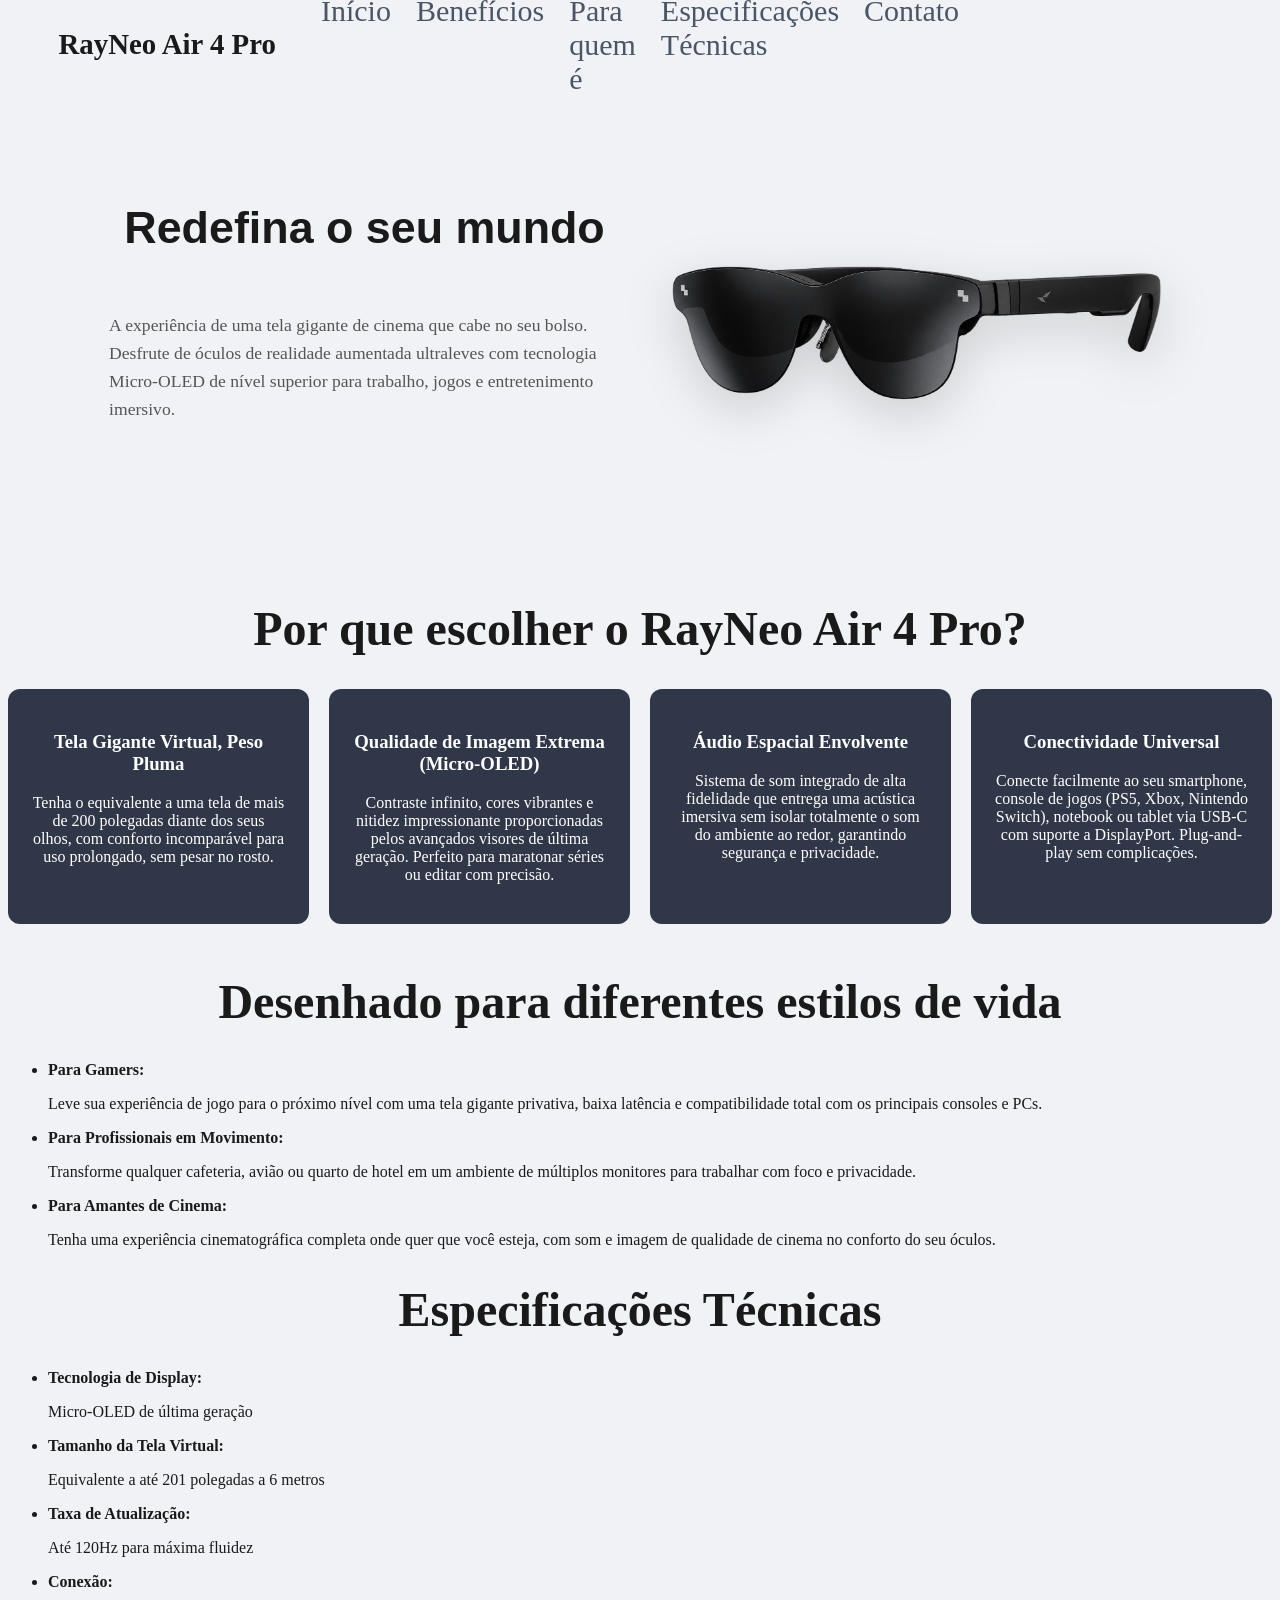
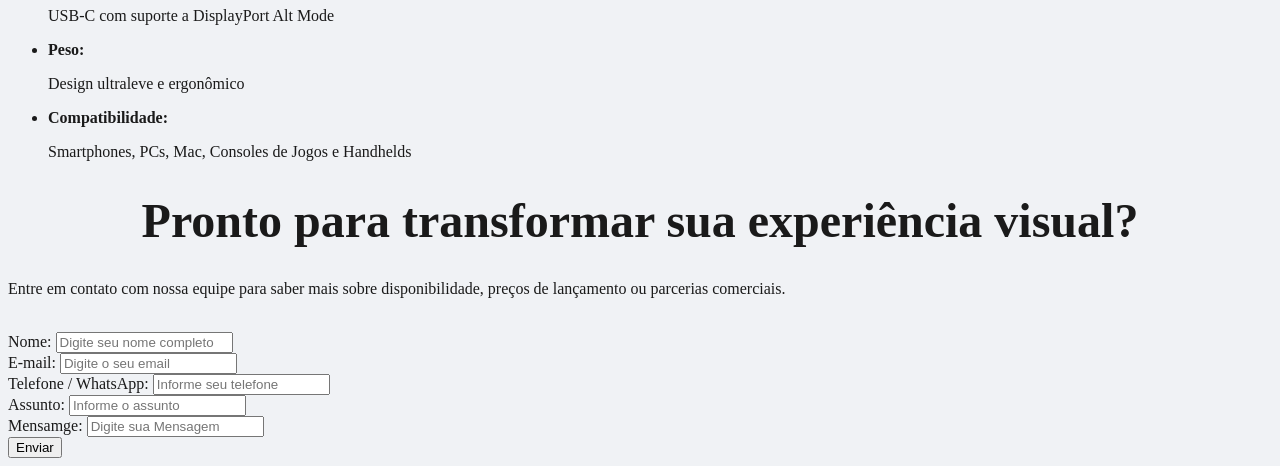
==== Proz/Linguagem de Programação/Atividade 01/index.html @ 29eed11b "Modificações estilização" ====
<!doctype html>
<html lang="en">
  <head>
    <meta charset="UTF-8" />
    <meta name="viewport" content="width=device-width, initial-scale=1.0" />
    <title>Tech Shop </title>
    <link rel="stylesheet" href="style.css">
  </head>
  <body>
    <header>
      <h2>RayNeo Air 4 Pro</h2>
      <nav>
        <a href="#Inicio">Início</a>
        <a href="#Beneficios">Benefícios</a>
        <a href="#Paraquem">Para quem é</a>
        <a href="#EspecificacoesTecnicas">Especificações Técnicas</a>
        <a href="#Contato">Contato</a>
      </nav>
    </header>

    <main>
      <div id="Inicio">
        <div class="conteudo-hero">
        <h1 class="h1inicial">Redefina o seu mundo</h1>

        <br />

        <p>
          A experiência de uma tela gigante de cinema que cabe no seu bolso.
          Desfrute de óculos de realidade aumentada ultraleves com tecnologia
          Micro-OLED de nível superior para trabalho, jogos e entretenimento
          imersivo.
        </p>
        </div>
        <div class="imagem-hero">
        <img src="Oculos.png" alt="Óculos RauNeo Air 4 Pro" />
      </div>
      </div>

      <br />

      <div id="Beneficios">
        <h1>Por que escolher o RayNeo Air 4 Pro?</h1>

        <div class="container-beneficios">

          <div class="beneficio">
            <h3>Tela Gigante Virtual, Peso Pluma</h3>
            <p>Tenha o equivalente a uma tela de mais de 200 polegadas diante dos
            seus olhos, com conforto incomparável para uso prolongado, sem pesar
            no rosto.</p>

           </div>

           <div class="beneficio">
            <h3>Qualidade de Imagem Extrema (Micro-OLED)</h3>
            <p>Contraste infinito, cores vibrantes e nitidez impressionante
            proporcionadas pelos avançados visores de última geração. Perfeito
            para maratonar séries ou editar com precisão.</p>

           </div>

           <div class="beneficio">
            <h3>Áudio Espacial Envolvente</h3>
            <p>Sistema de som integrado de alta fidelidade que entrega uma acústica
            imersiva sem isolar totalmente o som do ambiente ao redor,
            garantindo segurança e privacidade.</p>

           </div>

           <div class="beneficio">
            <h3>Conectividade Universal</h3>
            <p>Conecte facilmente ao seu smartphone, console de jogos (PS5, Xbox,
            Nintendo Switch), notebook ou tablet via USB-C com suporte a
            DisplayPort. Plug-and-play sem complicações.</p>
           </div>



        </div>



      <br />

      <div id="Paraquem">
        <h1>Desenhado para diferentes estilos de vida</h1>

        <ul>
          <li><b>Para Gamers:</b></li>
          <p>
            Leve sua experiência de jogo para o próximo nível com uma tela
            gigante privativa, baixa latência e compatibilidade total com os
            principais consoles e PCs.
          </p>
          <li><b>Para Profissionais em Movimento:</b></li>
          <p>
            Transforme qualquer cafeteria, avião ou quarto de hotel em um
            ambiente de múltiplos monitores para trabalhar com foco e
            privacidade.
          </p>
          <li><b>Para Amantes de Cinema:</b></li>
          <p>
            Tenha uma experiência cinematográfica completa onde quer que você
            esteja, com som e imagem de qualidade de cinema no conforto do seu
            óculos.
          </p>
        </ul>
      </div>

      <div id="EspecificacoesTecnicas">
        <h1>Especificações Técnicas</h1>

        <ul>
          <li><b>Tecnologia de Display: </b></li>
          <p>Micro-OLED de última geração</p>
          <li><b>
            Tamanho da Tela Virtual: 
          </b></li>
          <p>Equivalente a até 201 polegadas a 6 metros</p>
          <li><b>Taxa de Atualização: </b></li>
          <p>Até 120Hz para máxima fluidez</p>
          <li><b>Conexão: </b></li>
          <p>USB-C com suporte a DisplayPort Alt Mode</p>
          <li><b>Peso: </b></li>
          <p>Design ultraleve e ergonômico</p>
          <li><b>
            Compatibilidade: 
          </b></li>
          <p>Smartphones, PCs, Mac, Consoles de Jogos e
            Handhelds</p>
        </ul>
      </div>

      <div id="Contato">
        <h1>Pronto para transformar sua experiência visual?</h1>

        <p>
          Entre em contato com nossa equipe para saber mais sobre
          disponibilidade, preços de lançamento ou parcerias comerciais.
        </p>

        <form id="Formulario">
          <br />
          <label>Nome:</label>
          <input type="text" placeholder="Digite seu nome completo" />

          <br />
          <label> E-mail:</label>
          <input type="text" placeholder="Digite o seu email" />

          <br />
          <label>Telefone / WhatsApp:</label>
          <input type="number" placeholder="Informe seu telefone" />

          <br />
          <label> Assunto:</label>
          <input type="text" placeholder="Informe o assunto" />

          <br />
          <label> Mensamge:</label>
          <input type="text" placeholder="Digite sua Mensagem" />
          <br />
          <button>Enviar</button>
        </form>
      </div>
    </main>
  </body>
</html>
---- Proz/Linguagem de Programação/Atividade 01/style.css ----
body {

    background-color: #f0f2f5;
    color: #1a1a1a;
}

.h1inicial {
  font-family: Arial, Helvetica, sans-serif;
  text-align: center;
  font-size: 45px;
}






header {
  display: flex;
  align-items: center;      /* Alinha o texto e o menu verticalmente ao centro */
  justify-content: space-between;
  position: relative;       /* Permite posicionar o nav no centro absoluto */
  padding: 20px 4%;
  width: 100%;
  box-sizing: border-box;   /* Evita que a barra de rolagem horizontal apareça */
}

/* Marca / Nome do Produto */
header h2 {
  font-size: 1.8rem;        /* Aumenta o tamanho da fonte da marca */
  font-weight: bold;
  color: #1a1a1a;
  margin: 0;
}

/* Menu Centralizado */
header nav {
  position: absolute;
  left: 50%;
  transform: translateX(-50%); /* Centraliza perfeitamente o nav na horizontal */
  display: flex;
  gap: 25px;                /* Cria um espaçamento uniforme entre os links */
}

/* Estilização dos Links */
header nav a {
  text-decoration: none;   /* Remove a linha azul de sublinhado padrão */
  color: #4a5568;          /* Tom cinzento escuro moderno */
  font-weight: 500;
  font-size: 30px;
  transition: color 0.2s ease;
}

#Inicio
{
    display: flex;    /* Alinha o texto e a imagem verticalmente no centro*/
    align-items: center; /* Distribui o espaço entre texto e imagem */
    justify-content: space-between; /* Espaçamento interno das bordas da tela */
    padding: 60px 8%; /* Espaçamento interno das bordas da tela */
    gap: 40px; /* Distacia entre o bloco de texto e a imagem */
}

.conteudo-hero
{
    flex: 1;
    max-width: 550px;
}
.h1inicial
{
    font-size: 2.8rem; /* Deixa o título bem de destaque */
    line-height: 1.2;
    margin-bottom: 20px;
    color: #1a1a1a;
}

.conteudo-hero p
{
    font-size: 1.1rem;
    line-height: 1.6;
    color: #555;
    margin-bottom: 30px;
}

/* Coluna da Imagem */

.imagem-hero
{
    flex: 1;  /* Ocupa os outros 50% */
    display: flex;
    justify-items: center;
}

.imagem-hero img
{
    max-width: 100%;
    height: auto;
    filter: drop-shadow(0 15px 25px rgba(0, 0, 0, 0.15)); /* Sombra suave sob os óculos */
}



.container-beneficios
{
    display: flex;
    gap: 20px;
    justify-content: center;
    text-align: center;
   
}

#Beneficios
{
    margin-top: 40px;
}

#Beneficios h1
{
    text-align: center;
    font-size: 48px;
}

.beneficio
{
    background-color: rgba(15, 23, 42, 0.85);
    color: #fff; 
    backdrop-filter: blur(8px); /* Desfoque leve */
    -webkit-backdrop-filter: blur(8px);
    border: 1px solid grba(255, 255, 255, 0.1);
    border-radius: 12px;
    padding: 24px;
    flex: 1; /* Faz com que dividam o espaço igualmente */
}
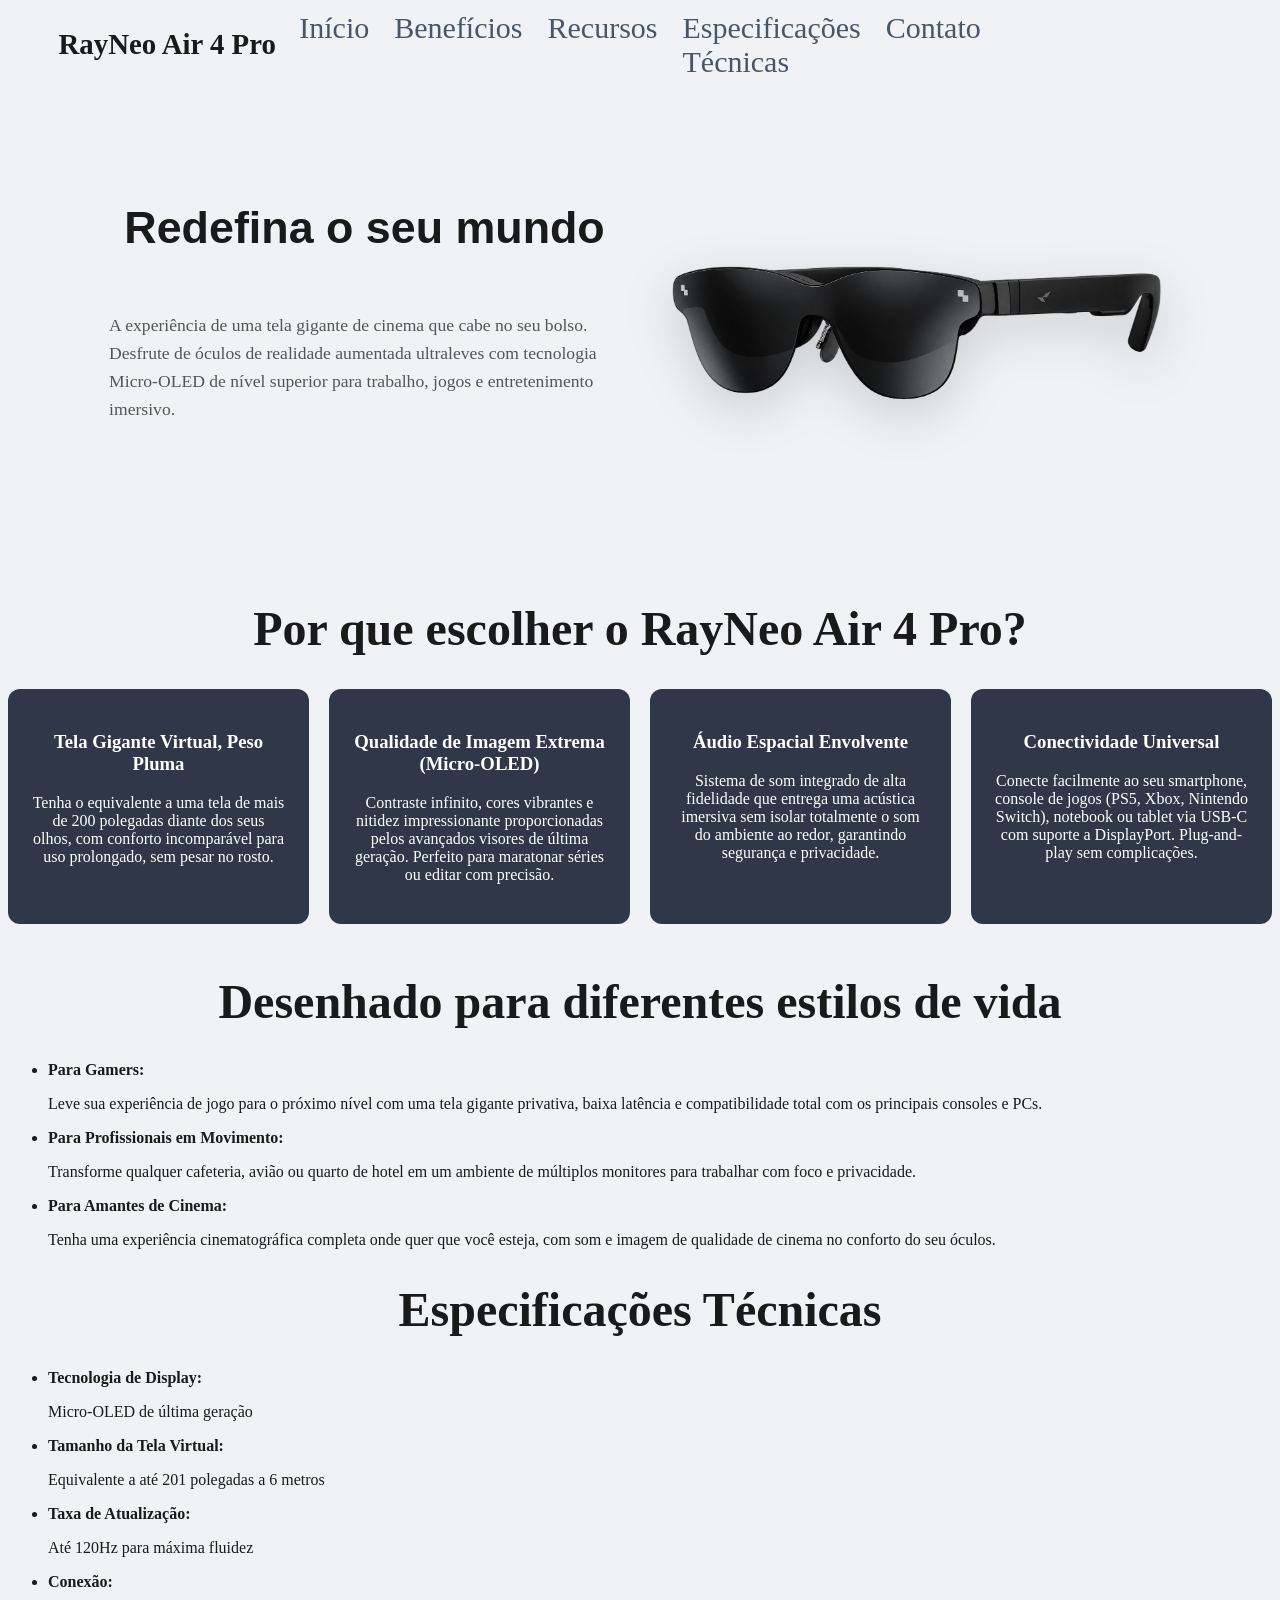
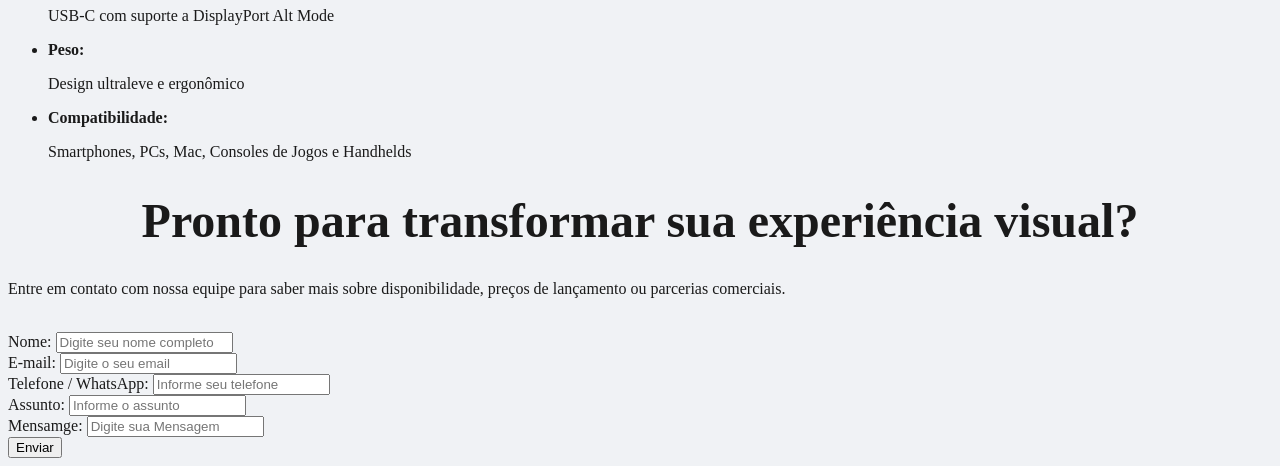
==== commit 674e47d5: "Atualização" ====
--- a/Proz/Linguagem de Programação/Atividade 01/index.html
+++ b/Proz/Linguagem de Programação/Atividade 01/index.html
@@ -12,7 +12,7 @@
       <nav>
         <a href="#Inicio">Início</a>
         <a href="#Beneficios">Benefícios</a>
-        <a href="#Paraquem">Para quem é</a>
+        <a href="#Recursos">Recursos</a>
         <a href="#EspecificacoesTecnicas">Especificações Técnicas</a>
         <a href="#Contato">Contato</a>
       </nav>
@@ -33,7 +33,7 @@
         </p>
         </div>
         <div class="imagem-hero">
-        <img src="Oculos.png" alt="Óculos RauNeo Air 4 Pro" />
+        <img src="./Image/oculos.png" alt="Óculos RauNeo Air 4 Pro" />
       </div>
       </div>
 
@@ -83,7 +83,7 @@
 
       <br />
 
-      <div id="Paraquem">
+      <div id="Recursos">
         <h1>Desenhado para diferentes estilos de vida</h1>
 
         <ul>
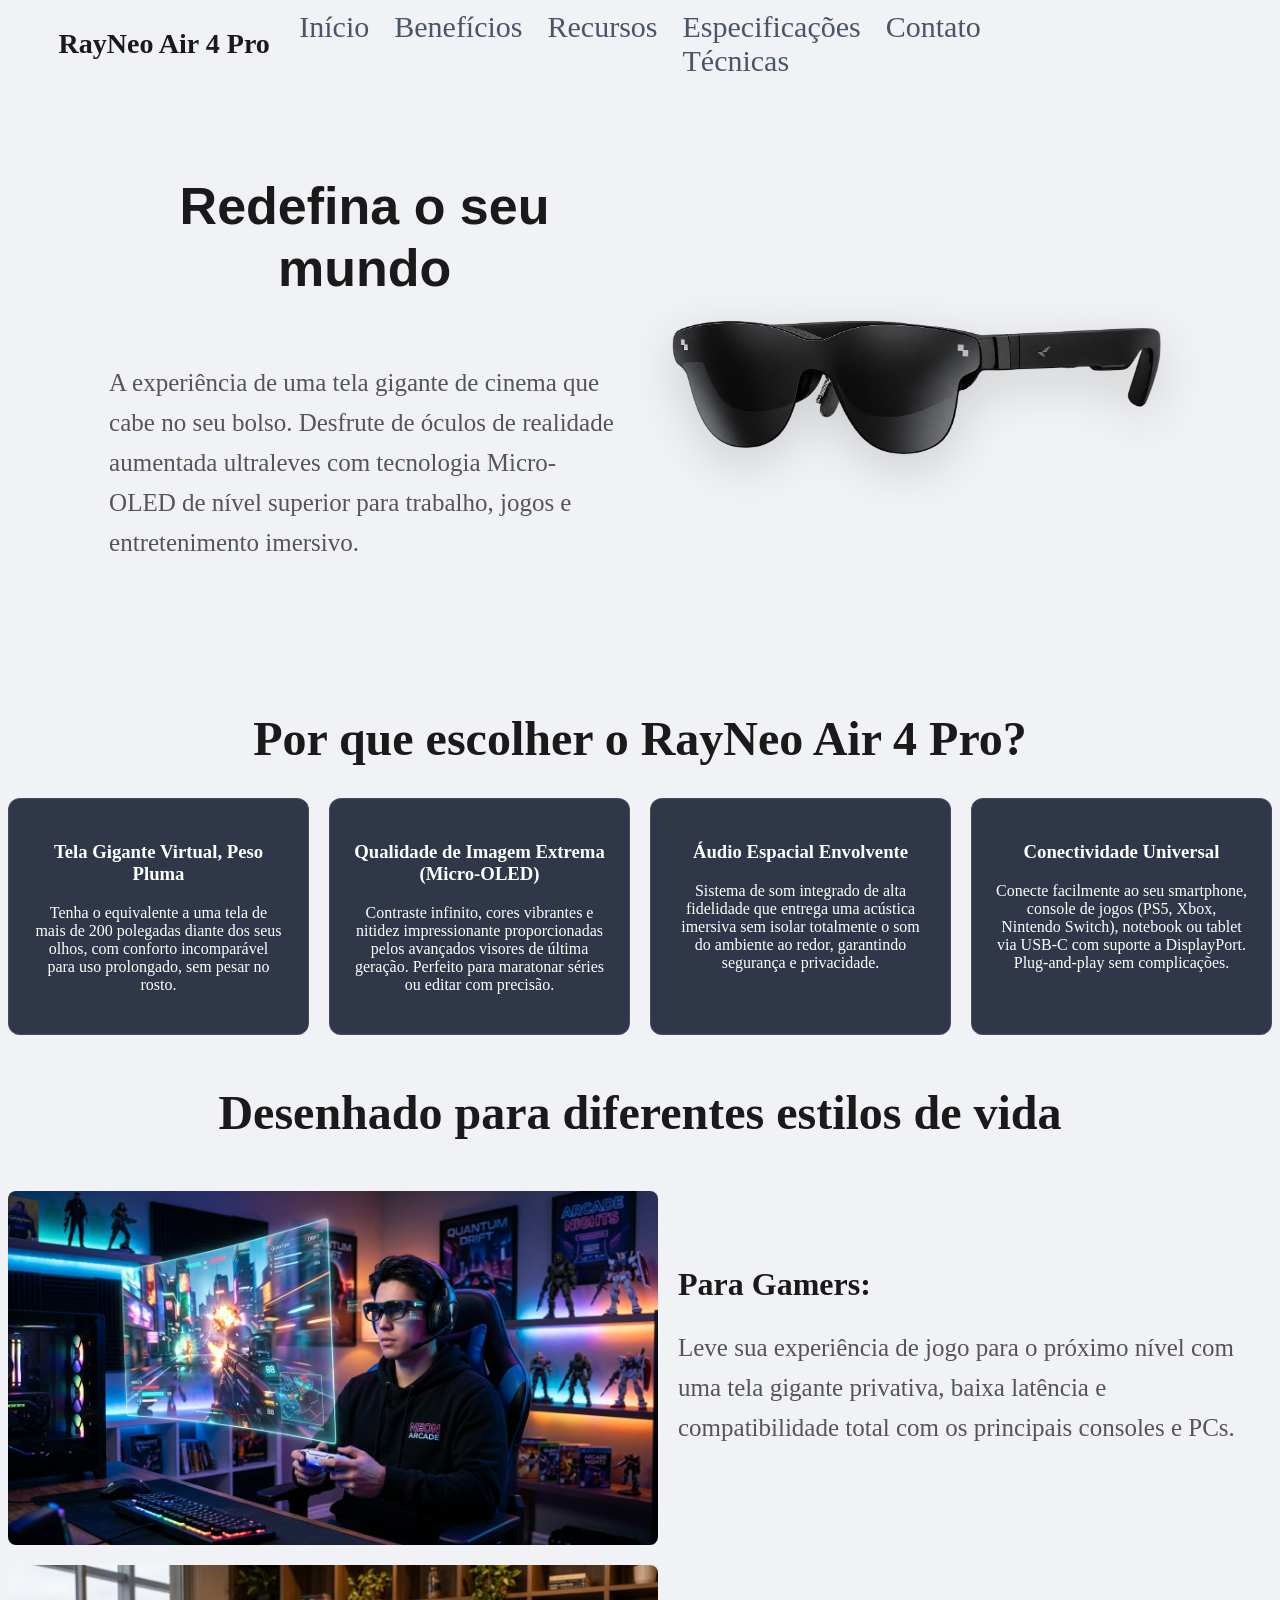
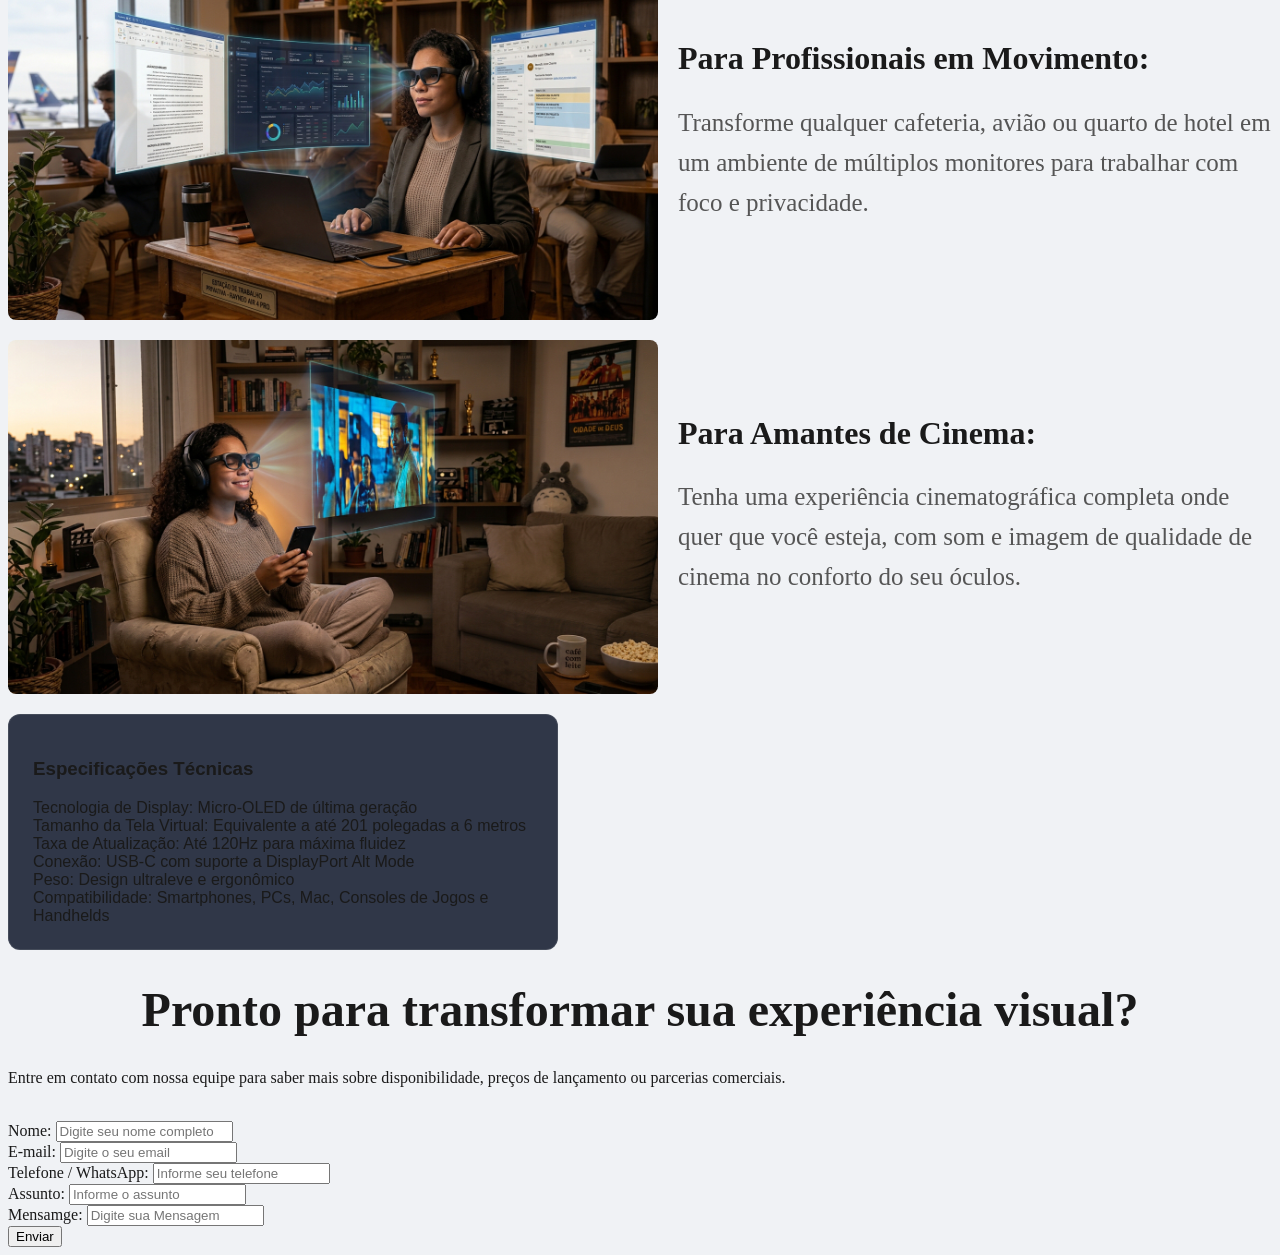
==== commit 23eeed21: "Atualização" ====
--- a/Proz/Linguagem de Programação/Atividade 01/index.html
+++ b/Proz/Linguagem de Programação/Atividade 01/index.html
@@ -85,52 +85,78 @@
 
       <div id="Recursos">
         <h1>Desenhado para diferentes estilos de vida</h1>
-
-        <ul>
-          <li><b>Para Gamers:</b></li>
+        <br>
+        </div>
+        <div class="Recursos-gamer">
+          <img src="./Image/Games.jpeg" alt="" class="Gamer-image">
+          <div class="Gamer-text">
+          <h3>Para Gamers:</h3>
           <p>
             Leve sua experiência de jogo para o próximo nível com uma tela
             gigante privativa, baixa latência e compatibilidade total com os
             principais consoles e PCs.
           </p>
-          <li><b>Para Profissionais em Movimento:</b></li>
+          </div>
+          </div>
+          <div class="Recursos-trabalho">
+            <img src="./Image/Trabalho.jpeg" alt="" class="Trabalho-image">
+          <div class="Trabalho-text">
+          <h3>Para Profissionais em Movimento:</h3>
           <p>
             Transforme qualquer cafeteria, avião ou quarto de hotel em um
             ambiente de múltiplos monitores para trabalhar com foco e
             privacidade.
           </p>
-          <li><b>Para Amantes de Cinema:</b></li>
+          </div>
+          </div>
+          <div class="Recursos-cinema">
+            <img src="./Image/Lazer.jpeg" alt="" class="Laser-image">
+            <div class="Laser-text">
+          <h3>Para Amantes de Cinema:</h3>
           <p>
             Tenha uma experiência cinematográfica completa onde quer que você
             esteja, com som e imagem de qualidade de cinema no conforto do seu
-            óculos.
+            óculos. 
           </p>
-        </ul>
+          </div>
+        </div>
+        <div id="EspecificacoesTecnicas">
+        <h3>Especificações Técnicas</h3>
+      
+
+      <div class="Espec-tec">
+        <span class="Spec-label">Tecnologia de Display:</span>
+        <span class="Spec-value">Micro-OLED de última geração</span>
+      </div>
+      <div class="Espec-tec">
+        <span class="Spec-label">Tamanho da Tela Virtual:</span>
+        <span class="Spec-value">Equivalente a até 201 polegadas a 6 metros</span>
+      </div>
+      <div class="Espec-tec">
+        <span class="Spec-label">Taxa de Atualização:</span>
+        <span class="Spec-value">Até 120Hz para máxima fluidez</span>
+      </div>
+      <div class="Espec-tec">
+        <span class="Spec-label">Conexão:</span>
+        <span class="Spec-value">USB-C com suporte a DisplayPort Alt Mode</span>
+      </div>
+      <div class="Espec-tec">
+        <span class="Spec-label">Peso:</span>
+        <span class="Spec-value">Design ultraleve e ergonômico</span>
+      </div>
+      <div class="Espec-tec">
+        <span class="Spec-label">Compatibilidade:</span>
+        <span class="Spec-value">Smartphones, PCs, Mac, Consoles de Jogos e
+            Handhelds</span>
+      </div>
       </div>
 
-      <div id="EspecificacoesTecnicas">
-        <h1>Especificações Técnicas</h1>
 
-        <ul>
-          <li><b>Tecnologia de Display: </b></li>
-          <p>Micro-OLED de última geração</p>
-          <li><b>
-            Tamanho da Tela Virtual: 
-          </b></li>
-          <p>Equivalente a até 201 polegadas a 6 metros</p>
-          <li><b>Taxa de Atualização: </b></li>
-          <p>Até 120Hz para máxima fluidez</p>
-          <li><b>Conexão: </b></li>
-          <p>USB-C com suporte a DisplayPort Alt Mode</p>
-          <li><b>Peso: </b></li>
-          <p>Design ultraleve e ergonômico</p>
-          <li><b>
-            Compatibilidade: 
-          </b></li>
-          <p>Smartphones, PCs, Mac, Consoles de Jogos e
-            Handhelds</p>
-        </ul>
-      </div>
+
+
+
+
+
 
       <div id="Contato">
         <h1>Pronto para transformar sua experiência visual?</h1>
--- a/Proz/Linguagem de Programação/Atividade 01/style.css
+++ b/Proz/Linguagem de Programação/Atividade 01/style.css
@@ -1,33 +1,21 @@
 body {
-
-    background-color: #f0f2f5;
-    color: #1a1a1a;
+  background-color: #f0f2f5;
+  color: #1a1a1a;
 }
-
-.h1inicial {
-  font-family: Arial, Helvetica, sans-serif;
-  text-align: center;
-  font-size: 45px;
-}
-
-
-
-
-
 
 header {
   display: flex;
-  align-items: center;      /* Alinha o texto e o menu verticalmente ao centro */
+  align-items: center; /* Alinha o texto e o menu verticalmente ao centro */
   justify-content: space-between;
-  position: relative;       /* Permite posicionar o nav no centro absoluto */
+  position: relative; /* Permite posicionar o nav no centro absoluto */
   padding: 20px 4%;
   width: 100%;
-  box-sizing: border-box;   /* Evita que a barra de rolagem horizontal apareça */
+  box-sizing: border-box; /* Evita que a barra de rolagem horizontal apareça */
 }
 
 /* Marca / Nome do Produto */
 header h2 {
-  font-size: 1.8rem;        /* Aumenta o tamanho da fonte da marca */
+  font-size: 28px; /* Aumenta o tamanho da fonte da marca */
   font-weight: bold;
   color: #1a1a1a;
   margin: 0;
@@ -37,97 +25,142 @@
 header nav {
   position: absolute;
   left: 50%;
-  transform: translateX(-50%); /* Centraliza perfeitamente o nav na horizontal */
+  transform: translateX(
+    -50%
+  ); /* Centraliza perfeitamente o nav na horizontal */
   display: flex;
-  gap: 25px;                /* Cria um espaçamento uniforme entre os links */
+  gap: 25px; /* Cria um espaçamento uniforme entre os links */
 }
 
 /* Estilização dos Links */
 header nav a {
-  text-decoration: none;   /* Remove a linha azul de sublinhado padrão */
-  color: #4a5568;          /* Tom cinzento escuro moderno */
+  text-decoration: none; /* Remove a linha azul de sublinhado padrão */
+  color: #4a5568; /* Tom cinzento escuro moderno */
   font-weight: 500;
   font-size: 30px;
   transition: color 0.2s ease;
 }
 
-#Inicio
-{
-    display: flex;    /* Alinha o texto e a imagem verticalmente no centro*/
-    align-items: center; /* Distribui o espaço entre texto e imagem */
-    justify-content: space-between; /* Espaçamento interno das bordas da tela */
-    padding: 60px 8%; /* Espaçamento interno das bordas da tela */
-    gap: 40px; /* Distacia entre o bloco de texto e a imagem */
+#Inicio {
+  display: flex; /* Alinha o texto e a imagem verticalmente no centro*/
+  align-items: center; /* Distribui o espaço entre texto e imagem */
+  justify-content: space-between; /* Espaçamento interno das bordas da tela */
+  padding: 60px 8%; /* Espaçamento interno das bordas da tela */
+  gap: 40px; /* Distacia entre o bloco de texto e a imagem */
 }
 
-.conteudo-hero
-{
-    flex: 1;
-    max-width: 550px;
+.conteudo-hero {
+  flex: 1;
+  max-width: 550px;
 }
-.h1inicial
-{
-    font-size: 2.8rem; /* Deixa o título bem de destaque */
-    line-height: 1.2;
-    margin-bottom: 20px;
-    color: #1a1a1a;
+.h1inicial {
+  font-size: 52px; /* Deixa o título bem de destaque */
+  line-height: 1.2;
+  margin-bottom: 20px;
+  color: #1a1a1a;
+  font-family: Arial, Helvetica, sans-serif;
+  text-align: center;
 }
 
-.conteudo-hero p
-{
-    font-size: 1.1rem;
-    line-height: 1.6;
-    color: #555;
-    margin-bottom: 30px;
+.conteudo-hero p {
+  font-size: 25px;
+  line-height: 1.6;
+  color: #555;
+  margin-bottom: 30px;
 }
 
 /* Coluna da Imagem */
 
-.imagem-hero
-{
-    flex: 1;  /* Ocupa os outros 50% */
-    display: flex;
-    justify-items: center;
+.imagem-hero {
+  flex: 1; /* Ocupa os outros 50% */
+  display: flex;
+  justify-items: center;
 }
 
-.imagem-hero img
-{
-    max-width: 100%;
-    height: auto;
-    filter: drop-shadow(0 15px 25px rgba(0, 0, 0, 0.15)); /* Sombra suave sob os óculos */
+.imagem-hero img {
+  max-width: 100%;
+  height: auto;
+  filter: drop-shadow(
+    0 15px 25px rgba(0, 0, 0, 0.15)
+  ); /* Sombra suave sob os óculos */
 }
 
-
-
-.container-beneficios
-{
-    display: flex;
-    gap: 20px;
-    justify-content: center;
-    text-align: center;
-   
+.container-beneficios {
+  display: flex;
+  gap: 20px;
+  justify-content: center;
+  text-align: center;
 }
 
-#Beneficios
-{
-    margin-top: 40px;
+#Beneficios {
+  margin-top: 40px;
 }
 
-#Beneficios h1
-{
-    text-align: center;
-    font-size: 48px;
+#Beneficios h1 {
+  text-align: center;
+  font-size: 48px;
 }
 
-.beneficio
+.beneficio {
+  background-color: rgba(15, 23, 42, 0.85);
+  color: #fff;
+  backdrop-filter: blur(8px); /* Desfoque leve */
+  -webkit-backdrop-filter: blur(8px);
+  border: 1px solid rgba(255, 255, 255, 0.1);
+  border-radius: 12px;
+  padding: 24px;
+  flex: 1; /* Faz com que dividam o espaço igualmente */
+}
+
+.Recursos-gamer, .Recursos-trabalho, .Recursos-cinema {
+  display: flex;
+  align-items: center;
+  gap: 20px;
+  margin-bottom: 20px;
+}
+
+.Gamer-image, .Trabalho-image, .Laser-image{
+  width: 650px;
+  height: auto;
+  border-radius: 8px;
+}
+
+.Gamer-text, .Trabalho-text, .Laser-text {
+  flex: 1;
+  font-size: 25px;
+  line-height: 1.6;
+  color: #555;
+  margin-bottom: 30px;
+}
+.Gamer-text h3
+{
+    font-size: 32px; 
+  line-height: 1.2;
+  margin-bottom: 20px;
+  color: #1a1a1a;
+}
+.Trabalho-text h3
+{
+    font-size: 32px; 
+  line-height: 1.2;
+  margin-bottom: 20px;
+  color: #1a1a1a;
+}
+.Laser-text h3
+{
+    font-size: 32px; 
+  line-height: 1.2;
+  margin-bottom: 20px;
+  color: #1a1a1a;
+}
+
+#EspecificacoesTecnicas
 {
     background-color: rgba(15, 23, 42, 0.85);
-    color: #fff; 
-    backdrop-filter: blur(8px); /* Desfoque leve */
-    -webkit-backdrop-filter: blur(8px);
-    border: 1px solid grba(255, 255, 255, 0.1);
+    border: 1px solid rgba(255, 255, 255, 0.1);
     border-radius: 12px;
     padding: 24px;
-    flex: 1; /* Faz com que dividam o espaço igualmente */
+    max-width: 500px;
+    font-family: Arial, Helvetica, sans-serif;
 }
 
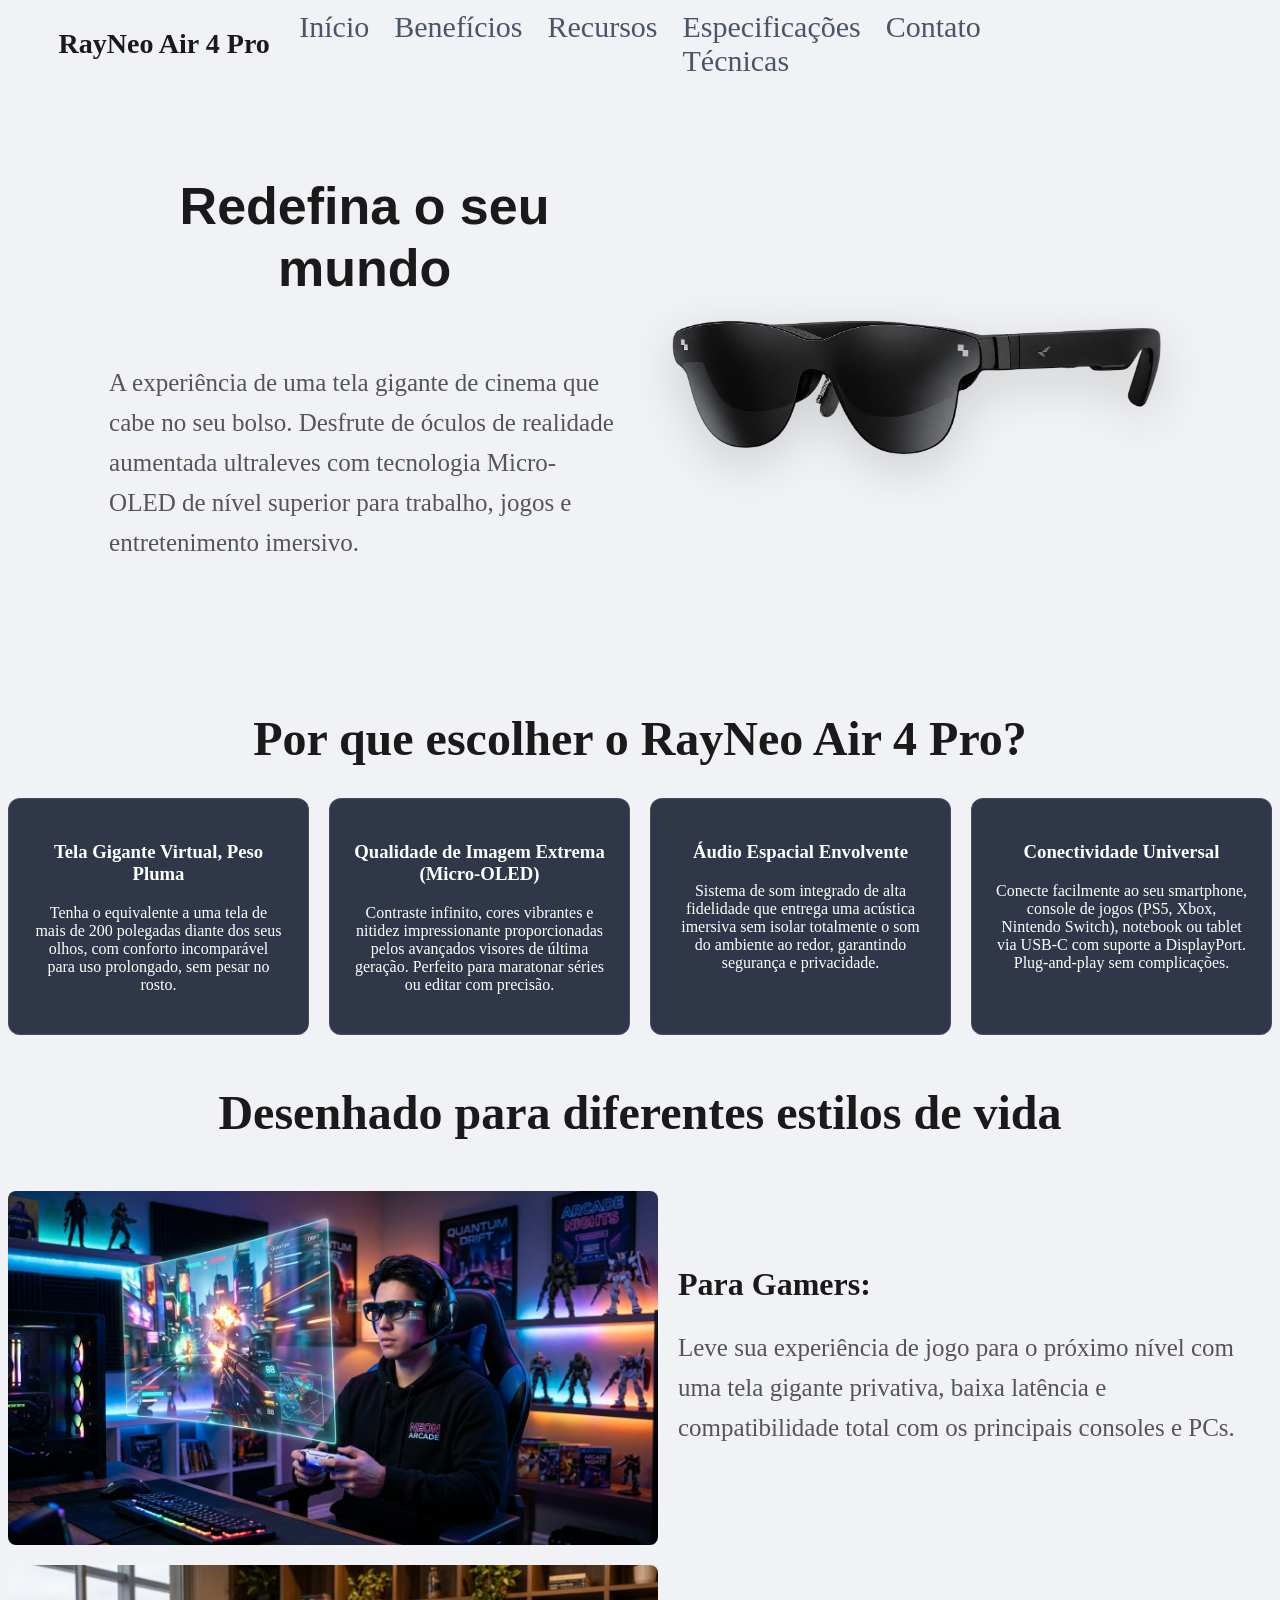
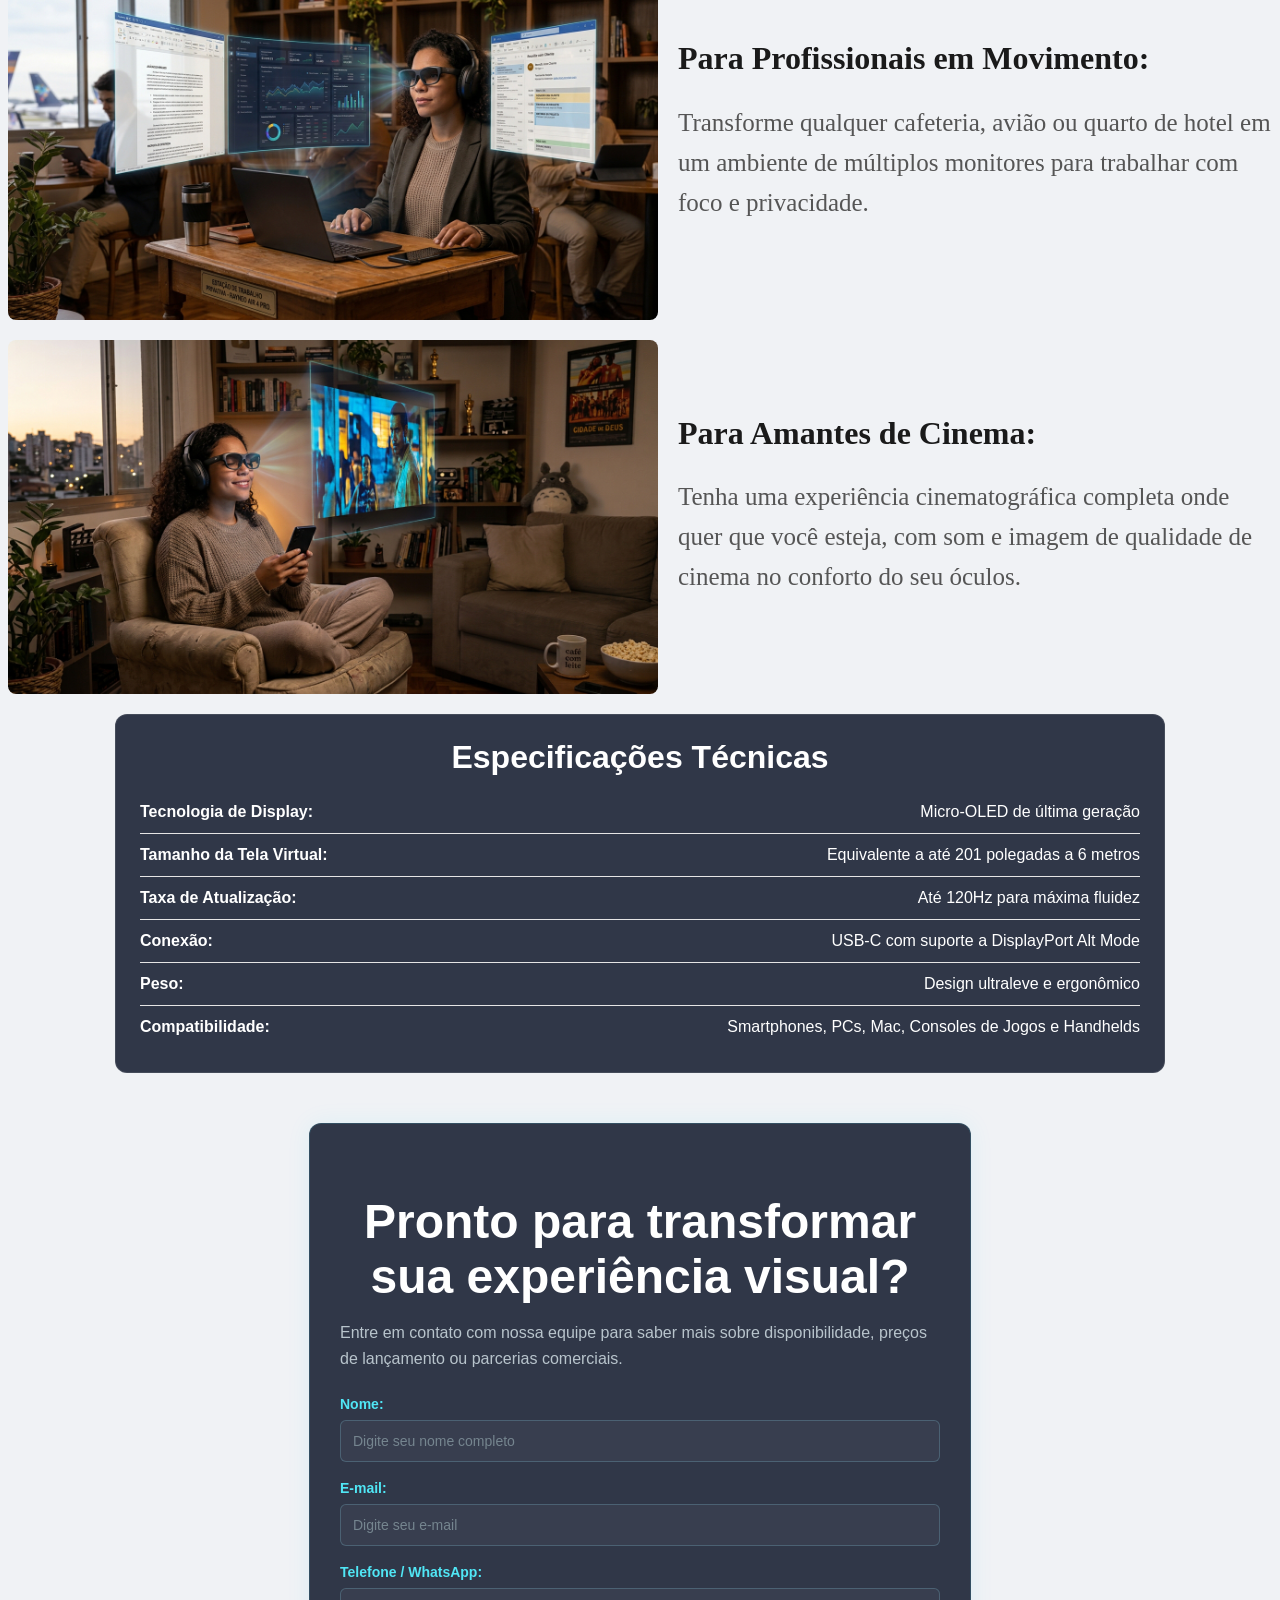
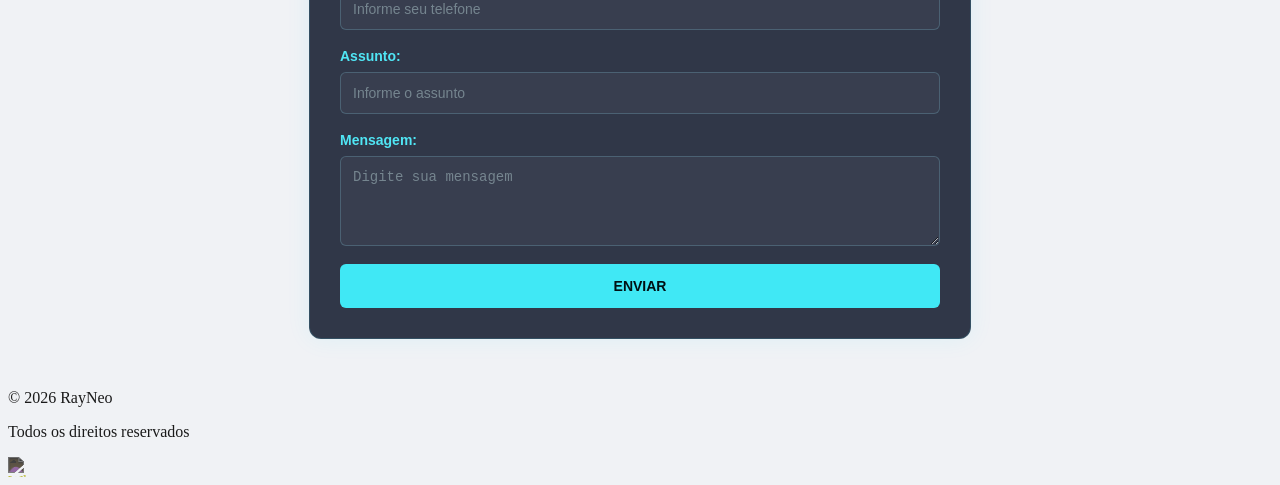
==== commit 25686671: "Adição JS" ====
--- a/Proz/Linguagem de Programação/Atividade 01/index.html
+++ b/Proz/Linguagem de Programação/Atividade 01/index.html
@@ -3,7 +3,7 @@
   <head>
     <meta charset="UTF-8" />
     <meta name="viewport" content="width=device-width, initial-scale=1.0" />
-    <title>Tech Shop </title>
+    <title> RayNeo </title>
     <link rel="stylesheet" href="style.css">
   </head>
   <body>
@@ -158,38 +158,67 @@
 
 
 
-      <div id="Contato">
-        <h1>Pronto para transformar sua experiência visual?</h1>
-
-        <p>
-          Entre em contato com nossa equipe para saber mais sobre
-          disponibilidade, preços de lançamento ou parcerias comerciais.
-        </p>
-
-        <form id="Formulario">
-          <br />
-          <label>Nome:</label>
-          <input type="text" placeholder="Digite seu nome completo" />
-
-          <br />
-          <label> E-mail:</label>
-          <input type="text" placeholder="Digite o seu email" />
-
-          <br />
-          <label>Telefone / WhatsApp:</label>
-          <input type="number" placeholder="Informe seu telefone" />
-
-          <br />
-          <label> Assunto:</label>
-          <input type="text" placeholder="Informe o assunto" />
-
-          <br />
-          <label> Mensamge:</label>
-          <input type="text" placeholder="Digite sua Mensagem" />
-          <br />
-          <button>Enviar</button>
-        </form>
-      </div>
+     <section id="Contato" class="contato">
+    <h1>Pronto para transformar sua experiência visual?</h1>
+
+    <p>
+        Entre em contato com nossa equipe para saber mais sobre
+        disponibilidade, preços de lançamento ou parcerias comerciais.
+    </p>
+
+    <form id="Formulario">
+
+        <div class="form-group">
+            <label for="nome">Nome:</label>
+            <input type="text" id="nome" name="nome"
+                placeholder="Digite seu nome completo" required>
+        </div>
+
+        <div class="form-group">
+            <label for="email">E-mail:</label>
+            <input type="email" id="email" name="email"
+                placeholder="Digite seu e-mail" required>
+        </div>
+
+        <div class="form-group">
+            <label for="telefone">Telefone / WhatsApp:</label>
+            <input type="tel" id="telefone" name="telefone"
+                placeholder="Informe seu telefone">
+        </div>
+
+        <div class="form-group">
+            <label for="assunto">Assunto:</label>
+            <input type="text" id="assunto" name="assunto"
+                placeholder="Informe o assunto">
+        </div>
+
+        <div class="form-group">
+            <label for="mensagem">Mensagem:</label>
+            <textarea id="mensagem" name="mensagem"
+                placeholder="Digite sua mensagem" rows="4" required></textarea>
+        </div>
+
+        <button type="submit">ENVIAR</button>
+
+    </form>
+</section>
     </main>
+<footer class="footer">
+    <div class="footer-copy">
+       <p> &copy; 2026 RayNeo </p>
+   <p>Todos os direitos reservados</p>
+    </div>
+        <div class="footer-social">
+        <a href="https://wa.me/5531999999999"
+           target="_blank"
+           rel="noopener noreferrer"
+           aria-label="WhatsApp">
+            <img src="https://cdn.jsdelivr.net/npm/simple-icons@v11/icons/whatsapp.svg"
+                 alt="WhatsApp">
+        </a>
+    </div>
+      
+    </footer>
+    <script src="script.js"></script>
   </body>
 </html>
--- a/Proz/Linguagem de Programação/Atividade 01/style.css
+++ b/Proz/Linguagem de Programação/Atividade 01/style.css
@@ -160,7 +160,147 @@
     border: 1px solid rgba(255, 255, 255, 0.1);
     border-radius: 12px;
     padding: 24px;
-    max-width: 500px;
+    max-width: 1000px;
+    margin: 0 auto;
     font-family: Arial, Helvetica, sans-serif;
-}
-
+  
+}
+
+#EspecificacoesTecnicas h3
+{
+  margin-top: 0;
+  margin-bottom: 15px;
+  font-size: 32px;
+  color: #fff;
+  text-align: center;
+}
+
+.Espec-tec
+{
+  display: flex;
+  justify-content: space-between;
+  align-items: center;
+  padding: 12px 0;
+  border-bottom: 1px solid #e5e5e5;
+}
+
+.Espec-tec:last-child
+{
+  border-bottom: none;
+}
+
+.Spec-label
+{
+  font-weight: bold;
+  color: #fff;
+}
+
+.Spec-value
+{
+  color: #fff;
+  text-align: right;
+}
+
+/* Área de contato */
+.contato {
+    background-color: rgba(15, 23, 42, 0.85);
+    border: 1px solid rgba(80, 220, 255, 0.15);
+    border-radius: 12px;
+
+    padding: 30px;
+    max-width: 600px;
+    width: 90%;
+    margin: 50px auto;
+
+    font-family: Arial, sans-serif;
+    color: #ffffff;
+
+    box-shadow: 0 0 25px rgba(0, 220, 255, 0.08);
+}
+
+/* Título */
+.contato h1 {
+    font-size: 26px;
+    color: #ffffff;
+    margin-bottom: 15px;
+}
+
+/* Descrição */
+.contato p {
+    color: #b8c4cc;
+    font-size: 16px;
+    line-height: 1.6;
+    margin-bottom: 25px;
+}
+
+/* Formulário */
+#Formulario {
+    display: flex;
+    flex-direction: column;
+    gap: 18px;
+}
+
+/* Campos */
+.form-group {
+    display: flex;
+    flex-direction: column;
+    gap: 8px;
+}
+
+/* Labels */
+.form-group label {
+    font-size: 14px;
+    color: #50e6f5;
+    font-weight: bold;
+}
+
+/* Inputs e textarea */
+.form-group input,
+.form-group textarea {
+    background: rgba(255, 255, 255, 0.04);
+    border: 1px solid rgba(120, 180, 200, 0.3);
+    border-radius: 6px;
+
+    padding: 12px;
+    color: #ffffff;
+    font-size: 14px;
+}
+
+/* Placeholder */
+.form-group input::placeholder,
+.form-group textarea::placeholder {
+    color: #75858f;
+}
+
+/* Botão */
+#Formulario button {
+    background: #40e8f5;
+    color: #001014;
+
+    border: none;
+    border-radius: 6px;
+
+    padding: 14px;
+    font-size: 14px;
+    font-weight: bold;
+    cursor: pointer;
+}
+
+.footer-social {
+    display: flex;
+    align-items: center;
+    gap: 18px;
+}
+
+.footer-social a {
+    display: flex;
+    align-items: center;
+    justify-content: center;
+    text-decoration: none;
+}
+
+.footer-social img {
+    width: 20px;
+    height: 20px;
+    filter: invert(75%);
+}
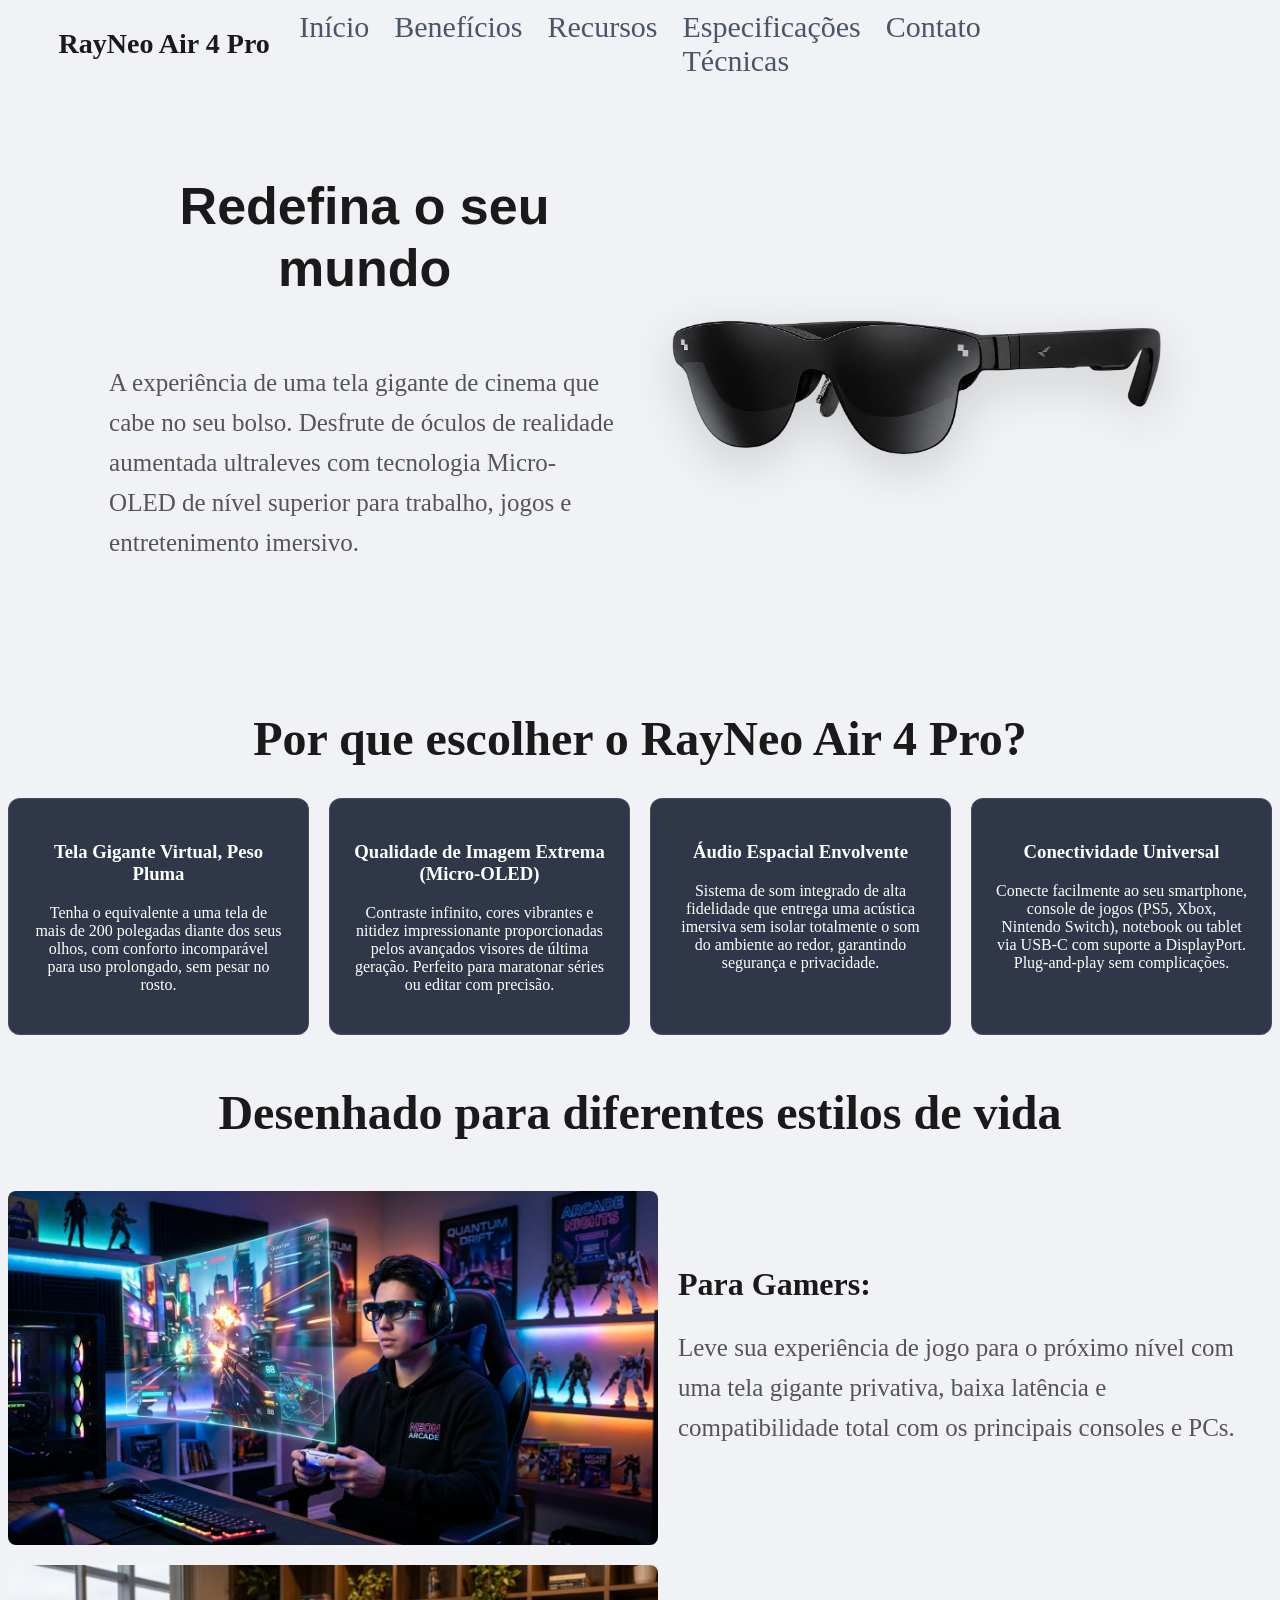
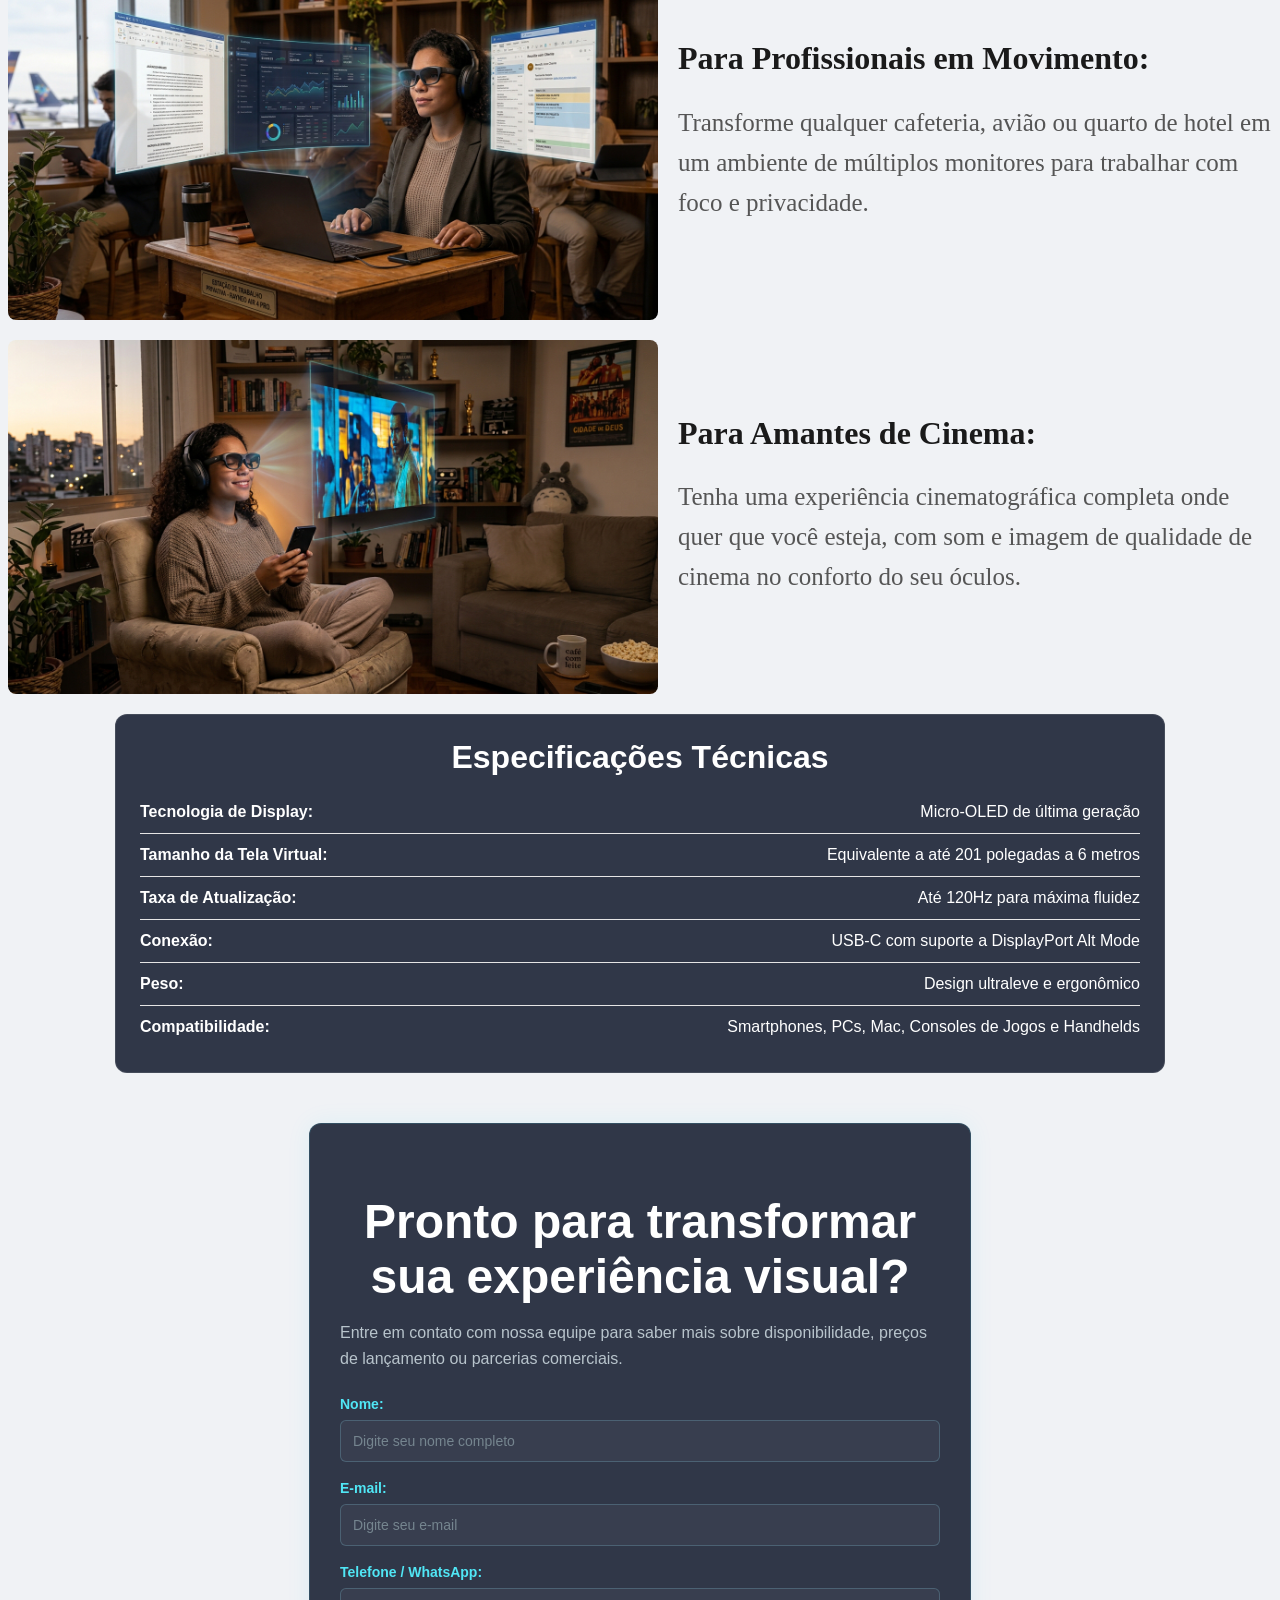
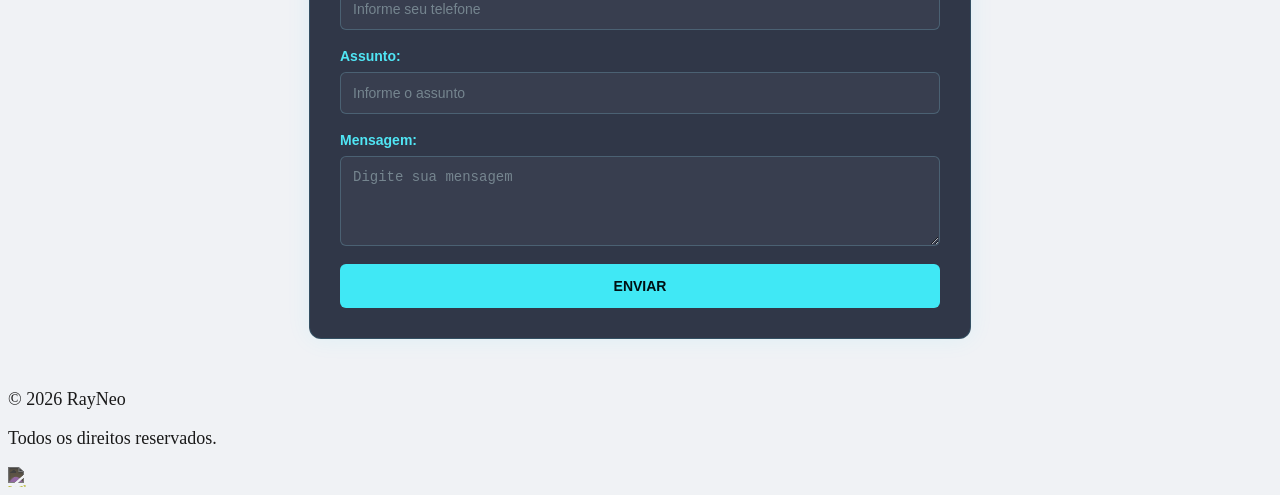
==== commit 82bc4ac1: "Modificações" ====
--- a/Proz/Linguagem de Programação/Atividade 01/index.html
+++ b/Proz/Linguagem de Programação/Atividade 01/index.html
@@ -206,7 +206,7 @@
 <footer class="footer">
     <div class="footer-copy">
        <p> &copy; 2026 RayNeo </p>
-   <p>Todos os direitos reservados</p>
+       <p>Todos os direitos reservados.</p>
     </div>
         <div class="footer-social">
         <a href="https://wa.me/5531999999999"
--- a/Proz/Linguagem de Programação/Atividade 01/style.css
+++ b/Proz/Linguagem de Programação/Atividade 01/style.css
@@ -297,6 +297,7 @@
     align-items: center;
     justify-content: center;
     text-decoration: none;
+    
 }
 
 .footer-social img {
@@ -304,3 +305,9 @@
     height: 20px;
     filter: invert(75%);
 }
+
+.footer-copy
+{
+  text-align: left;
+  font-size: 18px;
+}
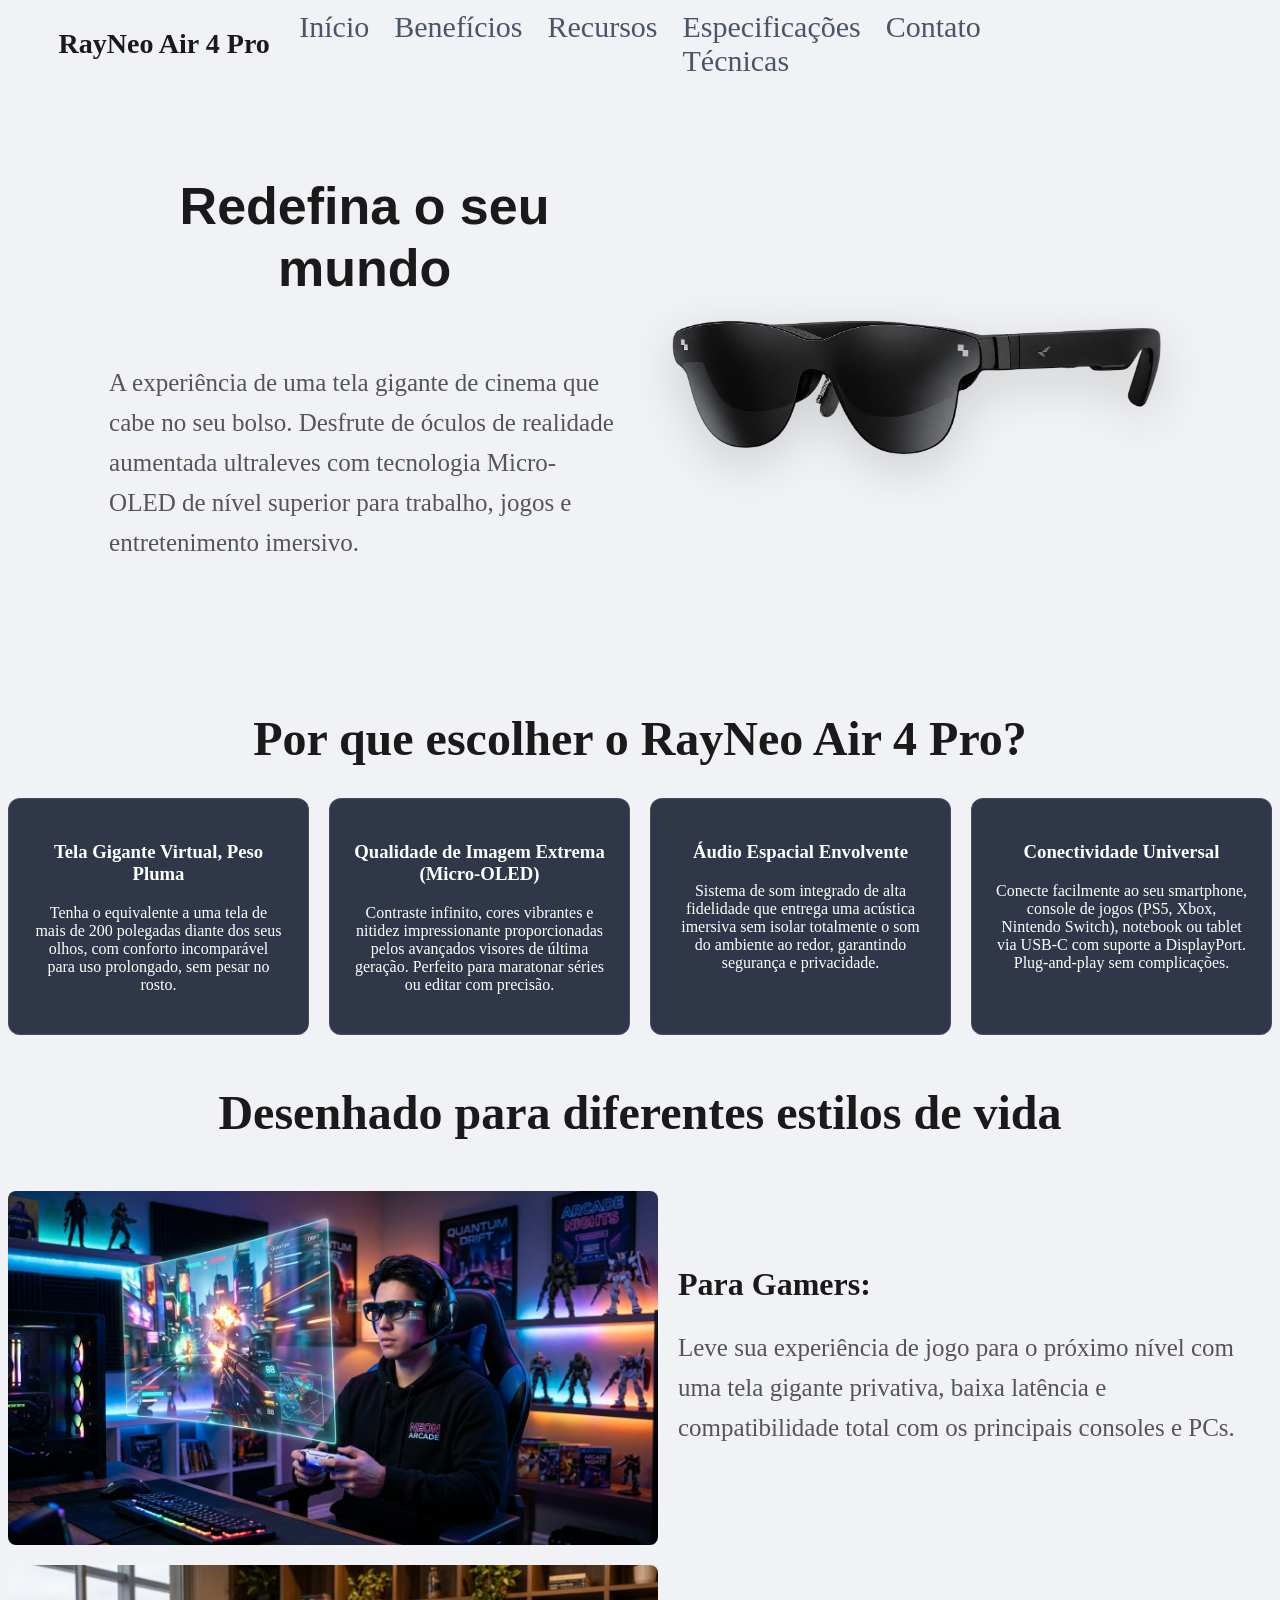
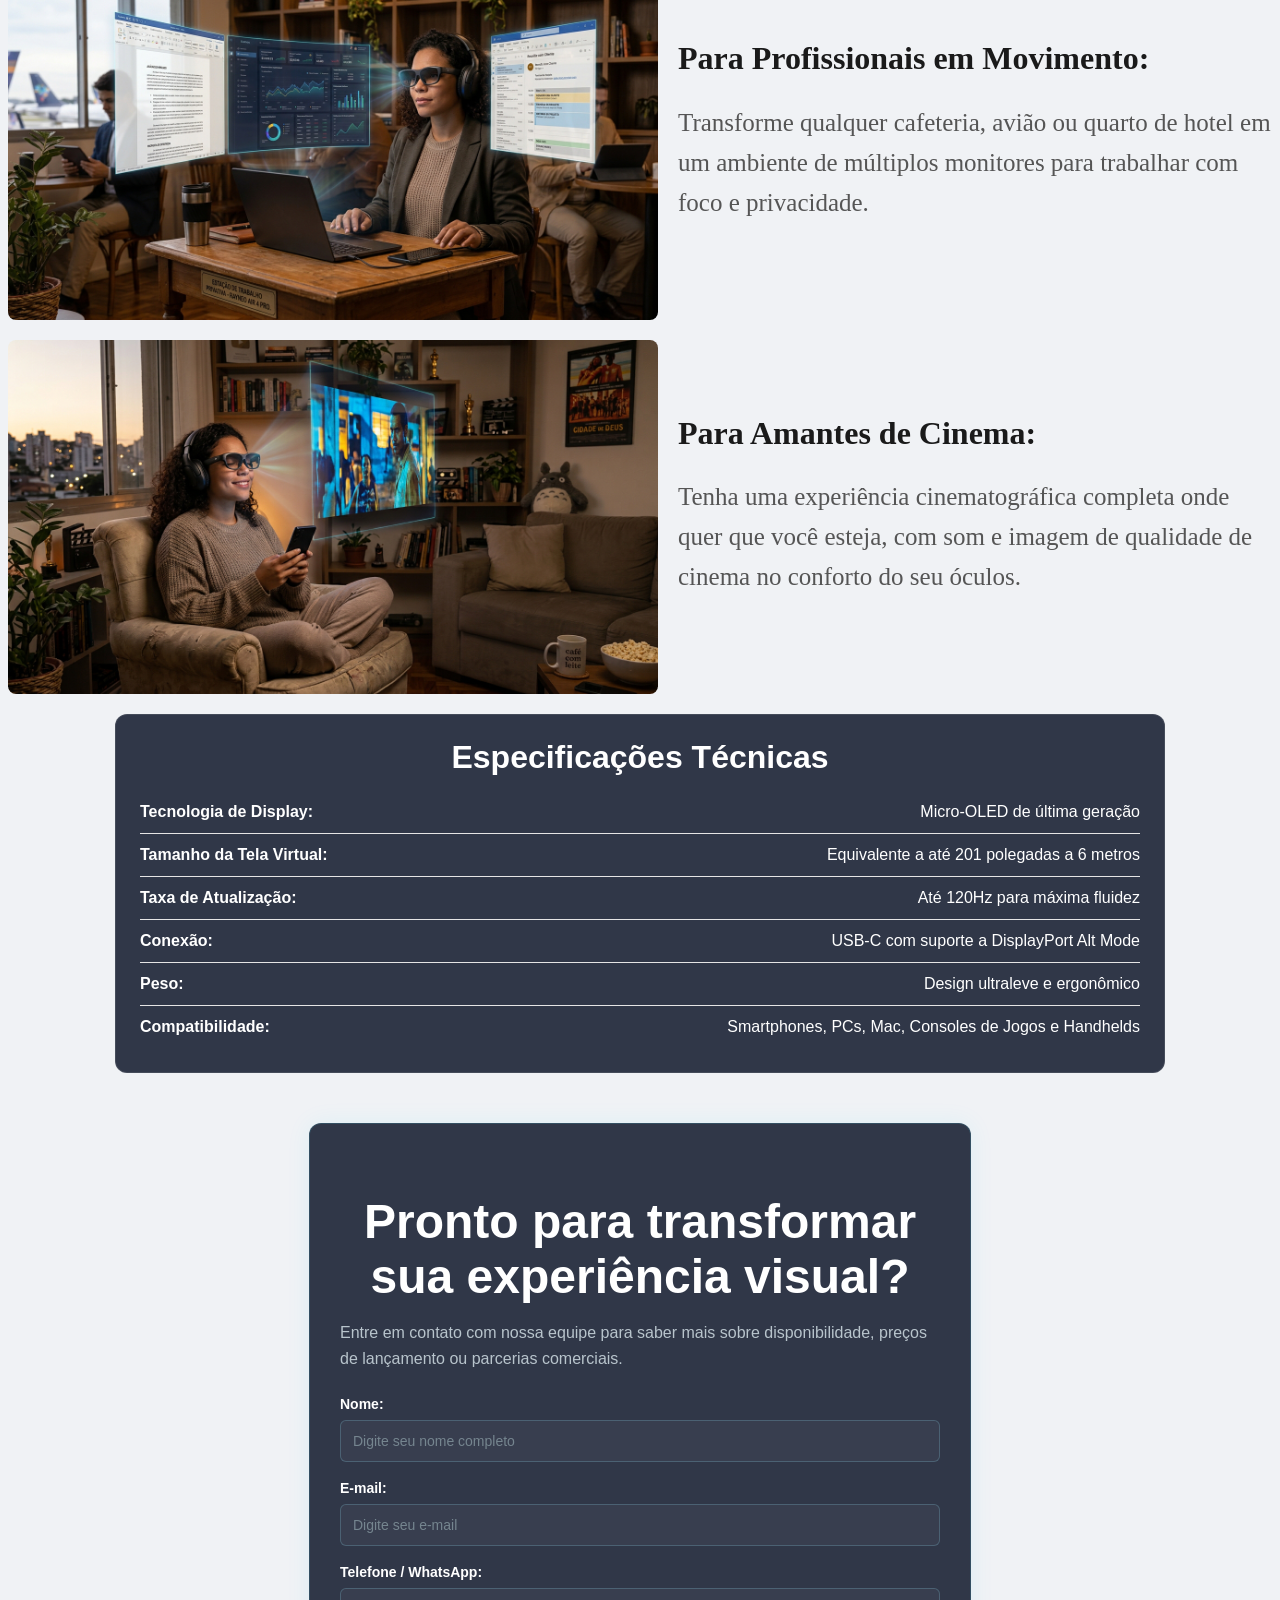
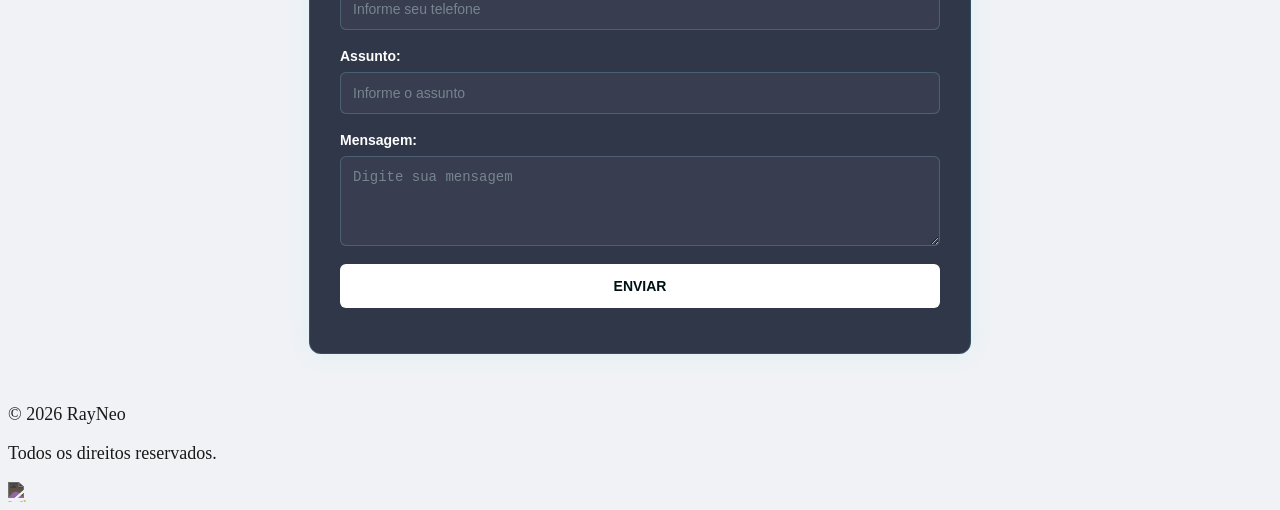
==== commit bf3b8f58: "Atualização" ====
--- a/Proz/Linguagem de Programação/Atividade 01/index.html
+++ b/Proz/Linguagem de Programação/Atividade 01/index.html
@@ -202,7 +202,7 @@
 
     </form>
 </section>
-    </main>
+    </main>                                                                                                                                                     
 <footer class="footer">
     <div class="footer-copy">
        <p> &copy; 2026 RayNeo </p>
--- a/Proz/Linguagem de Programação/Atividade 01/style.css
+++ b/Proz/Linguagem de Programação/Atividade 01/style.css
@@ -15,7 +15,7 @@
 
 /* Marca / Nome do Produto */
 header h2 {
-  font-size: 28px; /* Aumenta o tamanho da fonte da marca */
+  font-size: 28px; 
   font-weight: bold;
   color: #1a1a1a;
   margin: 0;
@@ -54,7 +54,7 @@
   max-width: 550px;
 }
 .h1inicial {
-  font-size: 52px; /* Deixa o título bem de destaque */
+  font-size: 52px; 
   line-height: 1.2;
   margin-bottom: 20px;
   color: #1a1a1a;
@@ -104,7 +104,7 @@
 .beneficio {
   background-color: rgba(15, 23, 42, 0.85);
   color: #fff;
-  backdrop-filter: blur(8px); /* Desfoque leve */
+  backdrop-filter: blur(8px); 
   -webkit-backdrop-filter: blur(8px);
   border: 1px solid rgba(255, 255, 255, 0.1);
   border-radius: 12px;
@@ -211,6 +211,7 @@
     max-width: 600px;
     width: 90%;
     margin: 50px auto;
+    
 
     font-family: Arial, sans-serif;
     color: #ffffff;
@@ -238,6 +239,8 @@
     display: flex;
     flex-direction: column;
     gap: 18px;
+    margin-bottom: 15px;
+   
 }
 
 /* Campos */
@@ -250,7 +253,7 @@
 /* Labels */
 .form-group label {
     font-size: 14px;
-    color: #50e6f5;
+    color: #fff;
     font-weight: bold;
 }
 
@@ -274,7 +277,7 @@
 
 /* Botão */
 #Formulario button {
-    background: #40e8f5;
+    background: #fff;
     color: #001014;
 
     border: none;
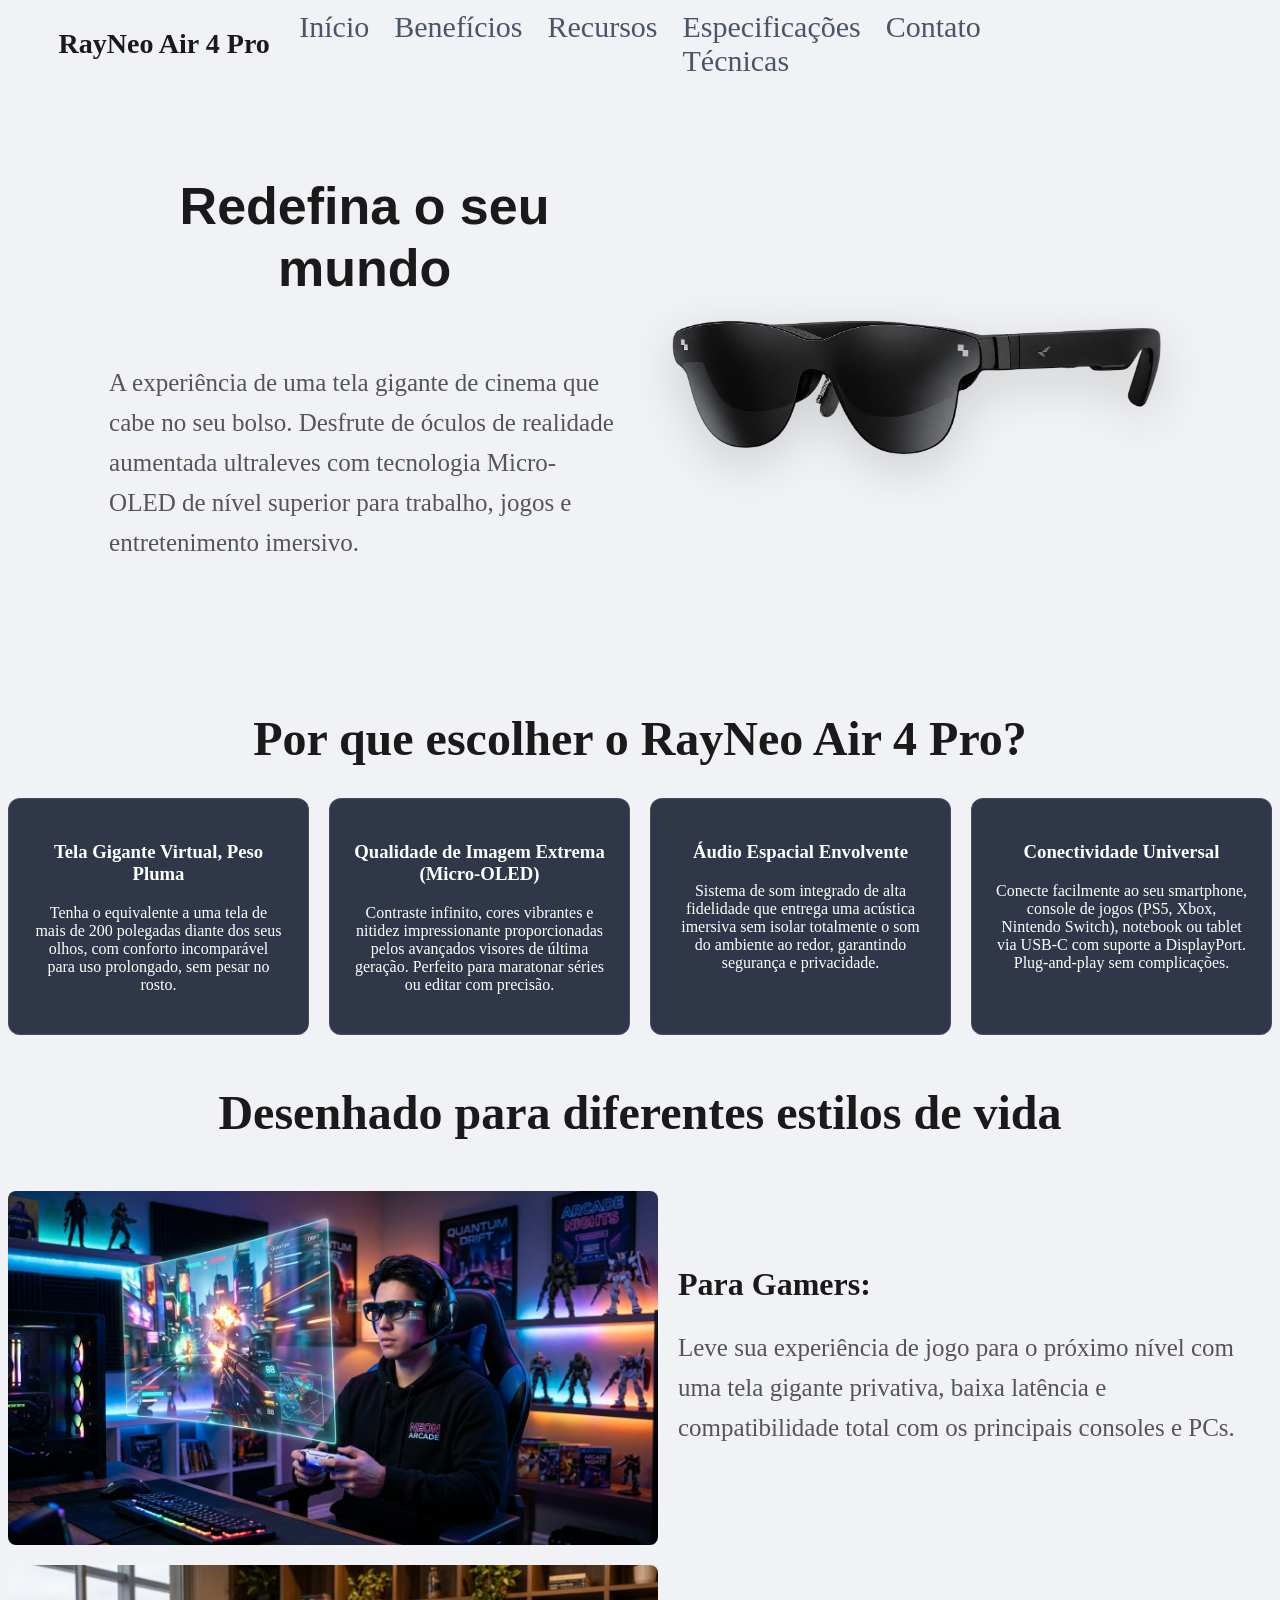
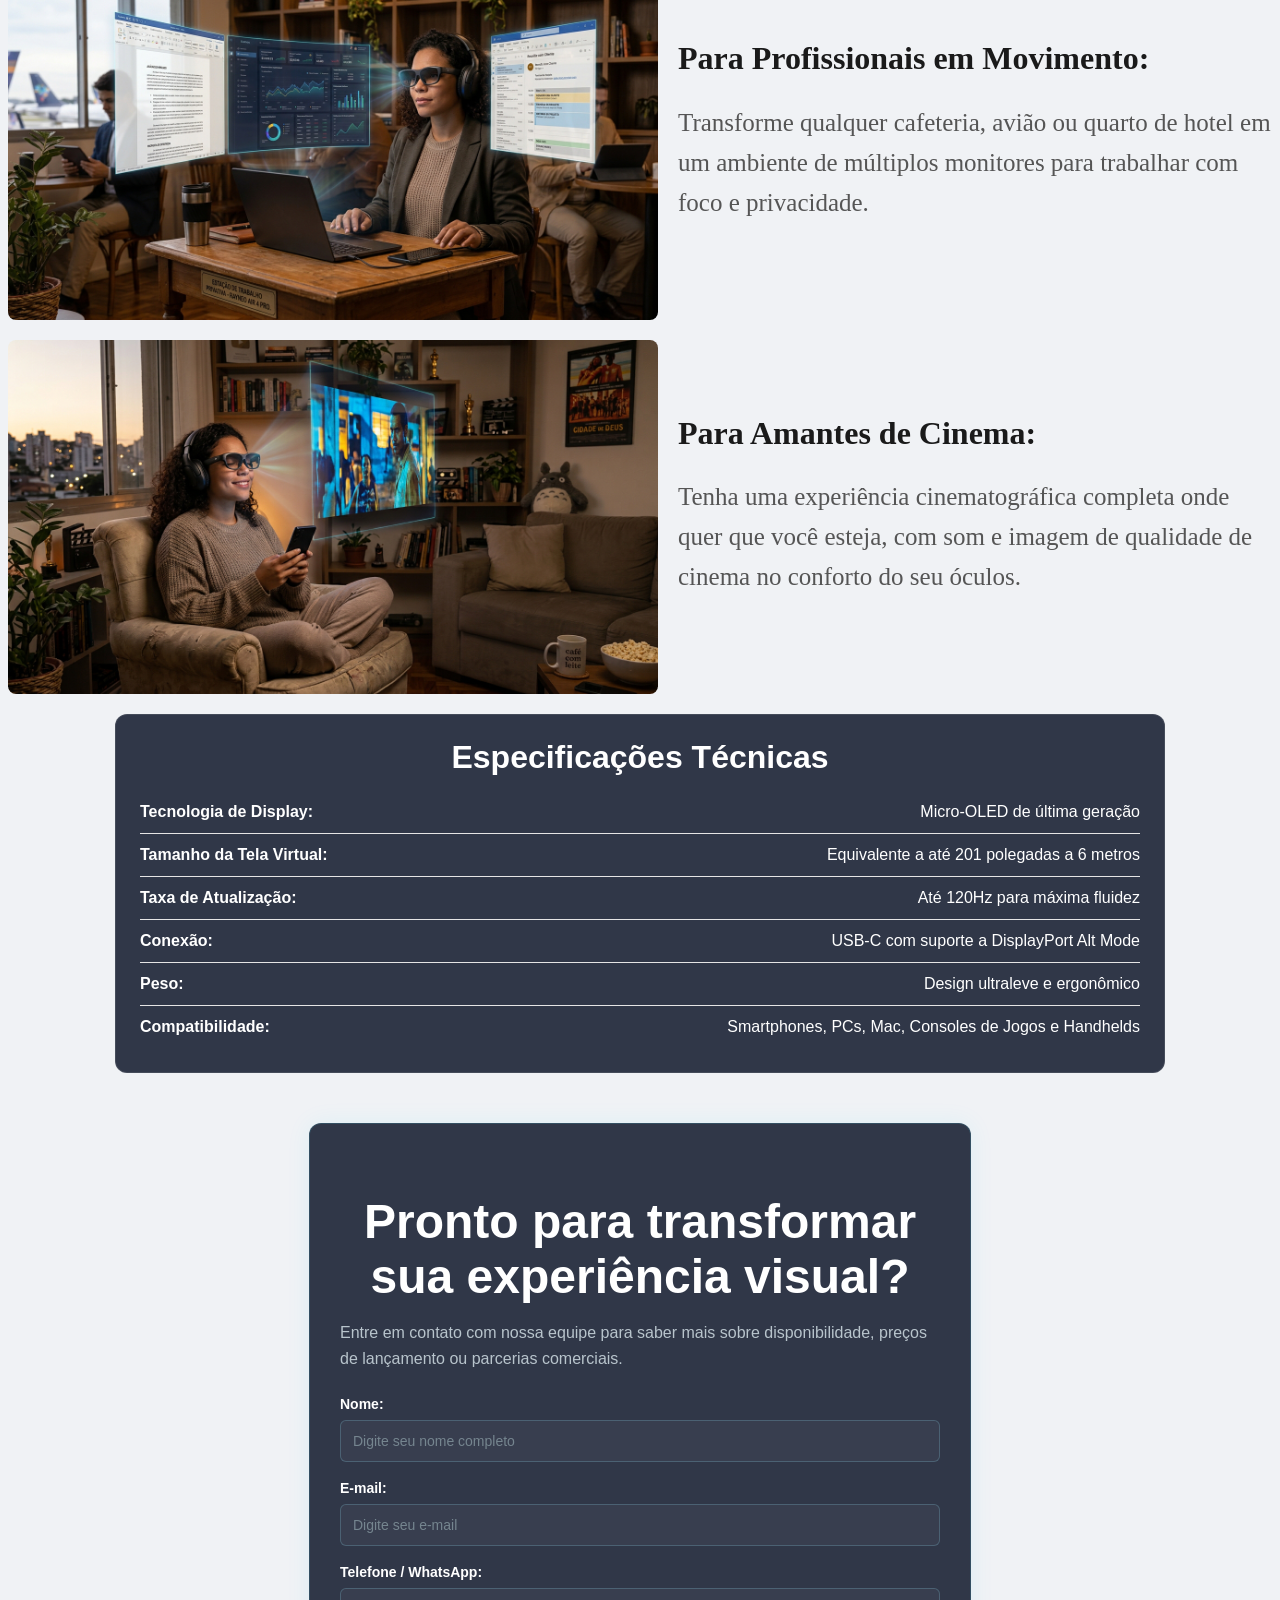
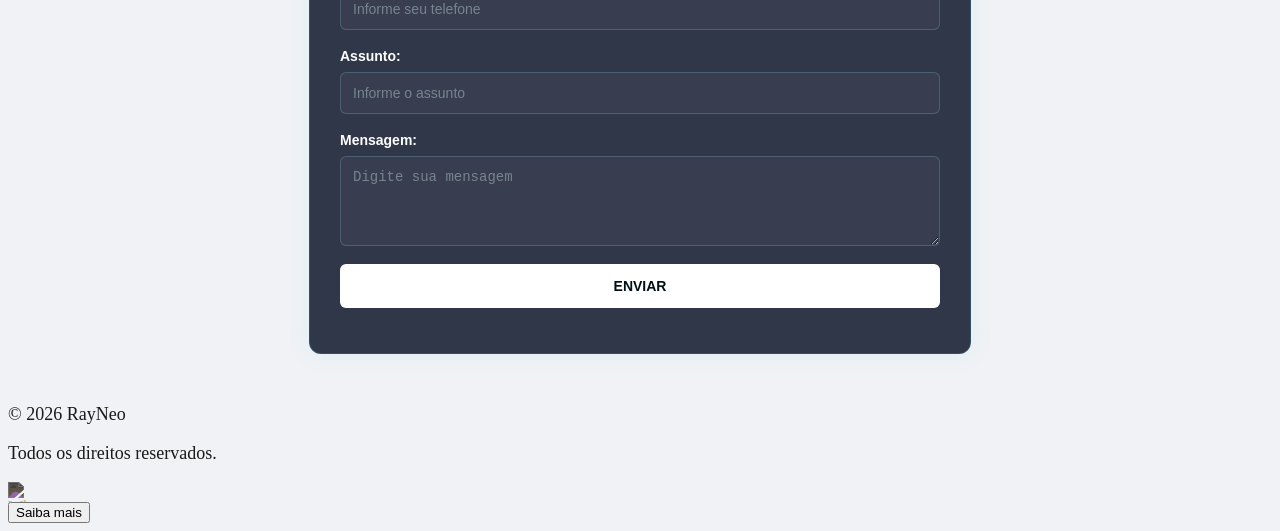
==== commit e1f53cdf: "Atualização" ====
--- a/Proz/Linguagem de Programação/Atividade 01/index.html
+++ b/Proz/Linguagem de Programação/Atividade 01/index.html
@@ -199,8 +199,10 @@
         </div>
 
         <button type="submit">ENVIAR</button>
+        
 
     </form>
+      
 </section>
     </main>                                                                                                                                                     
 <footer class="footer">
@@ -217,7 +219,7 @@
                  alt="WhatsApp">
         </a>
     </div>
-      
+      <button onclick="setTimeout(function() { window.location.href='teste.html';}, 1000)">Saiba mais</button>
     </footer>
     <script src="script.js"></script>
   </body>
